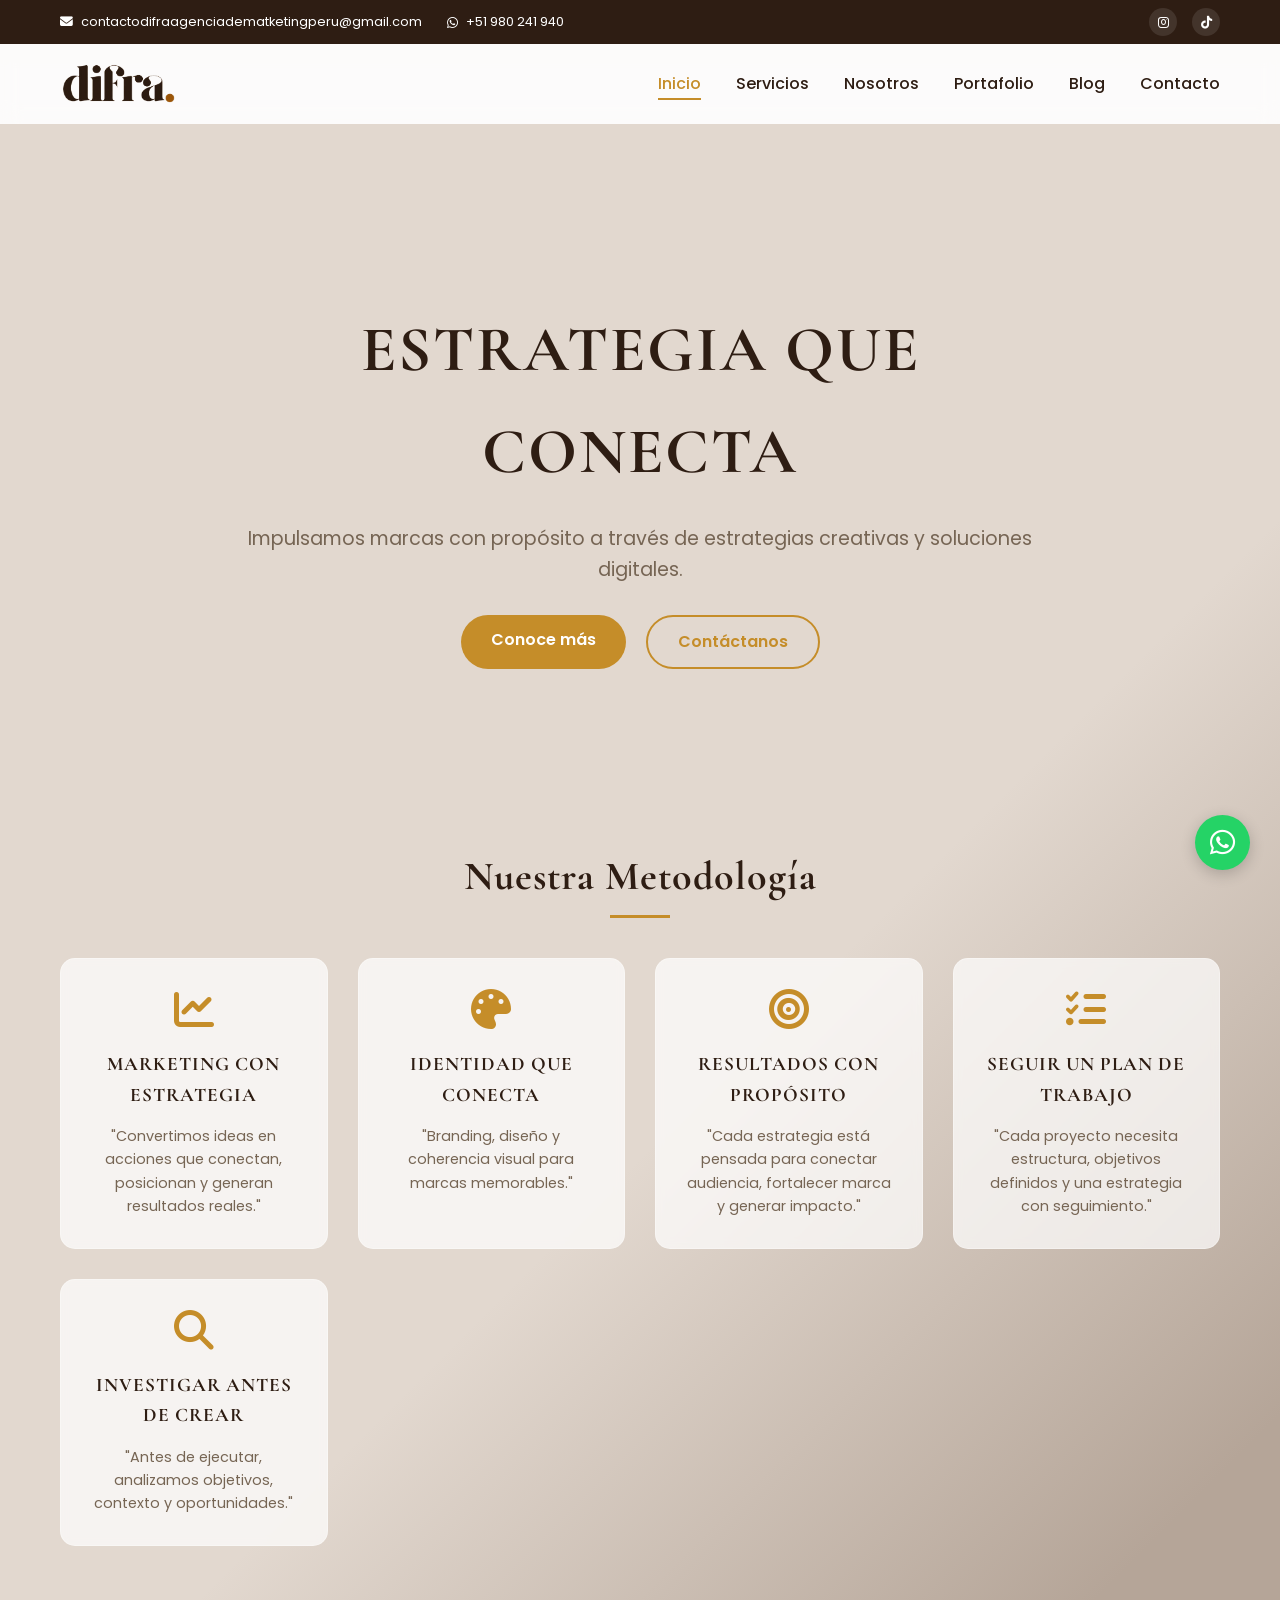
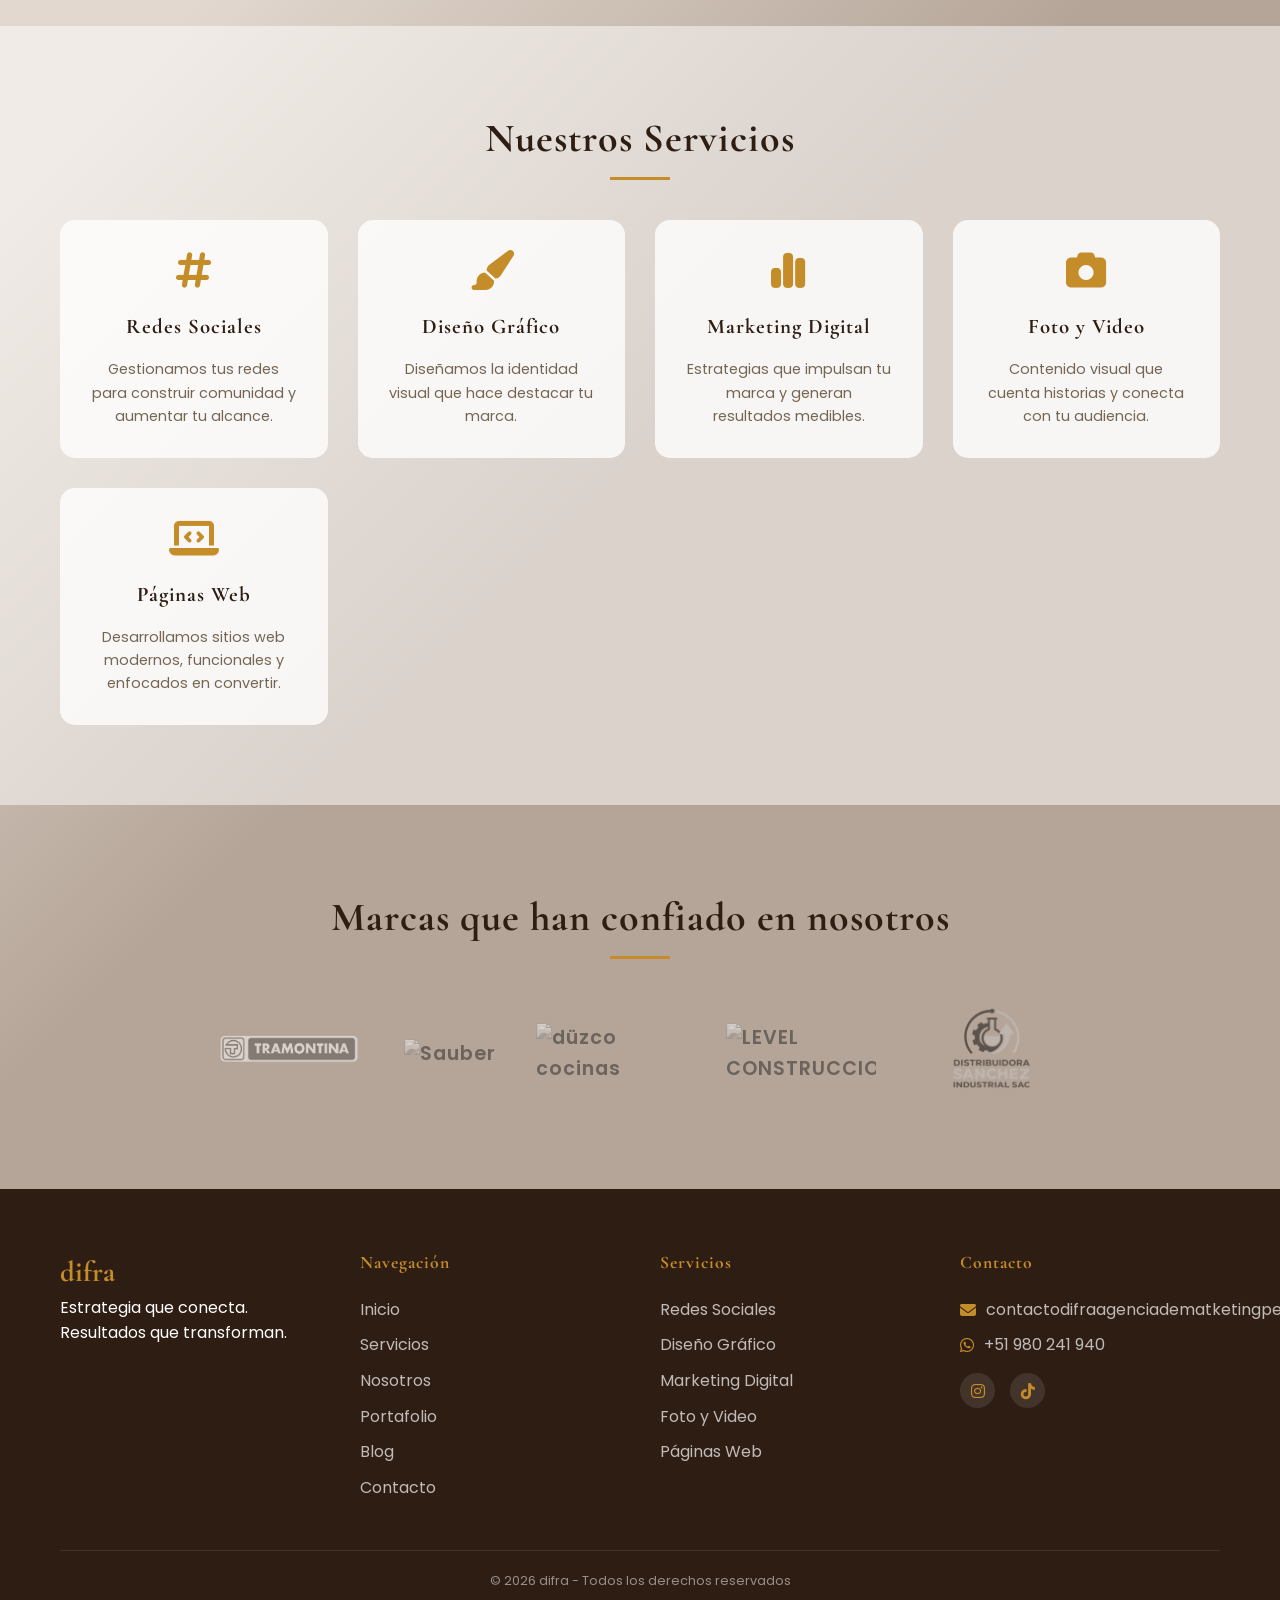
==== index.html @ 8263a424 "Primer commit" ====
<!doctype html>
<html lang="es">
  <head>
    <meta charset="UTF-8" />
    <meta name="viewport" content="width=device-width, initial-scale=1.0" />
    <title>difra | Estrategia que conecta</title>
    <link
      rel="stylesheet"
      href="https://cdnjs.cloudflare.com/ajax/libs/font-awesome/6.4.0/css/all.min.css"
    />
    <link
      href="https://fonts.googleapis.com/css2?family=Cormorant+Garamond:wght@400;500;600;700&family=Poppins:wght@300;400;500;600;700&display=swap"
      rel="stylesheet"
    />
    <link rel="stylesheet" href="css/styles.css" />
  </head>
  <body>
    <!-- Top Bar -->
    <div class="top-bar">
      <div class="container">
        <div class="top-bar-content">
          <div class="top-bar-contact">
            <a href="mailto:contactodifraagenciadematketingperu@gmail.com"
              ><i class="fas fa-envelope"></i>
              <span>contactodifraagenciadematketingperu@gmail.com</span></a
            >
            <a href="https://wa.me/51980241940" target="_blank"
              ><i class="fab fa-whatsapp"></i> <span>+51 980 241 940</span></a
            >
          </div>
          <div class="top-bar-social">            
            <a href="https://www.instagram.com/difra.agenciademarketing?igsh=aW0xOTJwczBxZzd6" target="_blank"><i class="fab fa-instagram"></i></a>
            <a href="https://www.tiktok.com/@difraagencyperu?_r=1&_t=ZS-96m80AsmZOB" target="_blank"><i class="fab fa-tiktok"></i></a>
          </div>
        </div>
      </div>
    </div>

    <!-- Header -->
    <header>
      <div class="container">
        <nav>
          <div class="logo">
            <a href="index.html">
              <img
                src="img/logo.png"
                alt="difra"
                class="logo-img logo-desktop"
              />
              <img
                src="img/logo-mobile.png"
                alt="difra"
                class="logo-img logo-mobile"
              />
            </a>
          </div>
          <ul class="nav-links">
            <li><a href="index.html" class="active">Inicio</a></li>
            <li><a href="servicios.html">Servicios</a></li>
            <li><a href="nosotros.html">Nosotros</a></li>
            <li><a href="portafolio.html">Portafolio</a></li>
            <li><a href="blog.html">Blog</a></li>
            <li><a href="contacto.html">Contacto</a></li>
          </ul>
          <div class="mobile-menu-btn">
            <i class="fas fa-bars"></i>
          </div>
        </nav>
      </div>
    </header>

    <!-- Hero Section -->
    <section class="hero">
      <div class="hero-overlay"></div>
      <div class="container">
        <div class="hero-content">
          <div class="hero-text">
            <h1>ESTRATEGIA QUE CONECTA</h1>
            <p>
              Impulsamos marcas con propósito a través de estrategias creativas
              y soluciones digitales.
            </p>
            <div class="hero-buttons">
              <a href="servicios.html" class="btn btn-primary">Conoce más</a>
              <a href="contacto.html" class="btn btn-outline">Contáctanos</a>
            </div>
          </div>
        </div>
      </div>
    </section>

    <!-- Metodología (5 pasos) -->
    <section class="methodology">
      <div class="container">
        <h2 class="section-title">Nuestra Metodología</h2>
        <div class="methodology-grid">
          <div class="method-card">
            <i class="fas fa-chart-line"></i>
            <h3>MARKETING CON ESTRATEGIA</h3>
            <p>
              "Convertimos ideas en acciones que conectan, posicionan y generan
              resultados reales."
            </p>
          </div>
          <div class="method-card">
            <i class="fas fa-palette"></i>
            <h3>IDENTIDAD QUE CONECTA</h3>
            <p>
              "Branding, diseño y coherencia visual para marcas memorables."
            </p>
          </div>
          <div class="method-card">
            <i class="fas fa-bullseye"></i>
            <h3>RESULTADOS CON PROPÓSITO</h3>
            <p>
              "Cada estrategia está pensada para conectar audiencia, fortalecer
              marca y generar impacto."
            </p>
          </div>
          <div class="method-card">
            <i class="fas fa-tasks"></i>
            <h3>SEGUIR UN PLAN DE TRABAJO</h3>
            <p>
              "Cada proyecto necesita estructura, objetivos definidos y una
              estrategia con seguimiento."
            </p>
          </div>
          <div class="method-card">
            <i class="fas fa-search"></i>
            <h3>INVESTIGAR ANTES DE CREAR</h3>
            <p>
              "Antes de ejecutar, analizamos objetivos, contexto y
              oportunidades."
            </p>
          </div>
        </div>
      </div>
    </section>

    <!-- Servicios destacados -->
    <section class="services-highlight">
      <div class="container">
        <h2 class="section-title">Nuestros Servicios</h2>
        <div class="services-grid">
          <div class="service-card">
            <i class="fas fa-hashtag"></i>
            <h3>Redes Sociales</h3>
            <p>
              Gestionamos tus redes para construir comunidad y aumentar tu
              alcance.
            </p>
          </div>
          <div class="service-card">
            <i class="fas fa-paint-brush"></i>
            <h3>Diseño Gráfico</h3>
            <p>Diseñamos la identidad visual que hace destacar tu marca.</p>
          </div>
          <div class="service-card">
            <i class="fas fa-chart-simple"></i>
            <h3>Marketing Digital</h3>
            <p>
              Estrategias que impulsan tu marca y generan resultados medibles.
            </p>
          </div>
          <div class="service-card">
            <i class="fas fa-camera"></i>
            <h3>Foto y Video</h3>
            <p>
              Contenido visual que cuenta historias y conecta con tu audiencia.
            </p>
          </div>
          <div class="service-card">
            <i class="fas fa-laptop-code"></i>
            <h3>Páginas Web</h3>
            <p>
              Desarrollamos sitios web modernos, funcionales y enfocados en
              convertir.
            </p>
          </div>
        </div>
      </div>
    </section>

    <!-- Marcas que confían -->
    <section class="clients">
      <div class="container">
        <h2 class="section-title">Marcas que han confiado en nosotros</h2>
        <div class="clients-grid">
          <div class="client-logo">
            <img src="img/tramotinaLogo.png" alt="TRAMONTINA" />
          </div>
          <div class="client-logo">
            <img src="img/sauberLogo.png" alt="Sauber" />
          </div>
          <div class="client-logo">
            <img src="img/düzcoLogo.png" alt="düzco cocinas" />
          </div>
          <div class="client-logo">
            <img src="img/levelLogo.png" alt="LEVEL CONSTRUCCIONES" />
          </div>
          <div class="client-logo">
            <img src="img/sanchezLogo.png" alt="DISTRIBUIDORA SANCHEZ" />
          </div>
        </div>
      </div>
    </section>

    <!-- Footer -->
    <footer>
      <div class="container">
        <div class="footer-content">
          <div class="footer-info">
            <div class="footer-logo">
              <span>difra</span>
            </div>
            <p>Estrategia que conecta. Resultados que transforman.</p>
          </div>
          <div class="footer-links">
            <h4>Navegación</h4>
            <ul>
              <li><a href="index.html">Inicio</a></li>
              <li><a href="servicios.html">Servicios</a></li>
              <li><a href="nosotros.html">Nosotros</a></li>
              <li><a href="portafolio.html">Portafolio</a></li>
              <li><a href="blog.html">Blog</a></li>
              <li><a href="contacto.html">Contacto</a></li>
            </ul>
          </div>
          <div class="footer-services">
            <h4>Servicios</h4>
            <ul>
              <li><a href="servicios.html#redes">Redes Sociales</a></li>
              <li><a href="servicios.html#diseno">Diseño Gráfico</a></li>
              <li><a href="servicios.html#marketing">Marketing Digital</a></li>
              <li><a href="servicios.html#foto">Foto y Video</a></li>
              <li><a href="servicios.html#web">Páginas Web</a></li>
            </ul>
          </div>
          <div class="footer-contact">
            <h4>Contacto</h4>
            <p>
              <i class="fas fa-envelope"></i>
              contactodifraagenciadematketingperu@gmail.com
            </p>
            <p><i class="fab fa-whatsapp"></i> +51 980 241 940</p>
            <div class="social-links">
              <a href="https://www.instagram.com/difra.agenciademarketing?igsh=aW0xOTJwczBxZzd6" target="_blank"><i class="fab fa-instagram"></i></a>
              <a href="https://www.tiktok.com/@difraagencyperu?_r=1&_t=ZS-96m80AsmZOB" target="_blank"><i class="fab fa-tiktok"></i></a>              
            </div>
          </div>
        </div>
        <div class="footer-bottom">
          <p>&copy; 2024 difra - Todos los derechos reservados</p>
        </div>
      </div>
    </footer>

    <!-- Botón flotante de WhatsApp -->
    <a
      href="https://wa.me/51980241940"
      class="btn-whatsapp-floating"
      target="_blank"
      rel="noopener noreferrer"
    >
      <i class="fab fa-whatsapp"></i>
    </a>

    <script src="js/script.js"></script>
  </body>
</html>
---- css/styles.css ----
/* Variables de color */
:root {
    --primary-color: #C58D29;
    --primary-dark: #A6761F;
    --secondary-color: #766554;
    --bg-light: #D5C8BF;
    --bg-dark: #BDAB9D;
    --dark-color: #2E1D13;
    --gray: #6c757d;
    --light-gray: #f8f9fa;
    --white: #ffffff;
    --shadow: 0 5px 20px rgba(0, 0, 0, 0.05);
    --transition: all 0.3s ease;
}

* {
    margin: 0;
    padding: 0;
    box-sizing: border-box;
}

html {
    background: linear-gradient(135deg, #E2D8CF 0%, #E2D8CF 40%, #B5A598 60%, #B5A598 100%);
}

body {
    font-family: 'Poppins', sans-serif;
    color: var(--dark-color);
    line-height: 1.6;
    background: transparent;
    min-height: 100vh;
}

h1,
h2,
h3,
h4,
.logo span,
.hero-text h1,
.section-title {
    font-family: 'Cormorant Garamond', serif;
    font-weight: 700;
    letter-spacing: 1px;
}

.logo-mobile {
    display: none;
}

.container {
    max-width: 1200px;
    margin: 0 auto;
    padding: 0 20px;
}

/* Top Bar */
.top-bar {
    background: var(--dark-color);
    color: var(--white);
    padding: 8px 0;
    font-size: 0.8rem;
}

.top-bar-content {
    display: flex;
    justify-content: space-between;
    align-items: center;
    flex-wrap: wrap;
    gap: 15px;
}

.top-bar-contact {
    display: flex;
    gap: 25px;
    flex-wrap: wrap;
}

.top-bar-contact a {
    color: var(--white);
    text-decoration: none;
    transition: var(--transition);
    display: inline-flex;
    align-items: center;
    gap: 8px;
}

.top-bar-contact a:hover {
    color: var(--primary-color);
}

.top-bar-social {
    display: flex;
    gap: 15px;
}

.top-bar-social a {
    color: var(--white);
    text-decoration: none;
    transition: var(--transition);
    width: 28px;
    height: 28px;
    display: flex;
    align-items: center;
    justify-content: center;
    border-radius: 50%;
    background: rgba(255, 255, 255, 0.1);
}

.top-bar-social a:hover {
    background: var(--primary-color);
    color: var(--dark-color);
}

/* Header */
header {
    background: transparent;
    position: sticky;
    top: 0;
    z-index: 1000;
    transition: var(--transition);
    backdrop-filter: blur(10px);
    background: rgba(255, 255, 255, 0.9);
}

header.scrolled {
    background: rgba(255, 255, 255, 0.95);
    box-shadow: var(--shadow);
}

nav {
    display: flex;
    justify-content: space-between;
    align-items: center;
    padding: 15px 0;
}

.logo a {
    display: flex;
    align-items: center;
    text-decoration: none;
}

.logo-img {
    height: 50px;
    width: auto;
}

.logo span {
    font-size: 1.5rem;
    font-weight: 700;
    color: var(--dark-color);
}

.nav-links {
    display: flex;
    list-style: none;
    gap: 35px;
}

.nav-links a {
    text-decoration: none;
    color: var(--dark-color);
    font-weight: 500;
    transition: var(--transition);
    position: relative;
}

.nav-links a::after {
    content: '';
    position: absolute;
    bottom: -5px;
    left: 0;
    width: 0;
    height: 2px;
    background: var(--primary-color);
    transition: var(--transition);
}

.nav-links a:hover::after,
.nav-links a.active::after {
    width: 100%;
}

.nav-links a:hover,
.nav-links a.active {
    color: var(--primary-color);
}

.mobile-menu-btn {
    display: none;
    font-size: 1.5rem;
    cursor: pointer;
    color: var(--dark-color);
}

/* Botones */
.btn {
    display: inline-block;
    padding: 12px 30px;
    border-radius: 30px;
    text-decoration: none;
    font-weight: 600;
    transition: var(--transition);
    font-family: 'Poppins', sans-serif;
}

.btn-primary {
    background: var(--primary-color);
    color: var(--white);
}

.btn-primary:hover {
    background: var(--primary-dark);
    transform: translateY(-3px);
    box-shadow: var(--shadow);
}

.btn-outline {
    border: 2px solid var(--primary-color);
    color: var(--primary-color);
    background: transparent;
}

.btn-outline:hover {
    background: var(--primary-color);
    color: var(--white);
    transform: translateY(-3px);
}

/* Hero Section */
.hero {
    height: 80vh;
    min-height: 500px;
    display: flex;
    align-items: center;
    position: relative;
    background: transparent;
}

.hero-content {
    display: flex;
    justify-content: center;
    text-align: center;
}

.hero-text {
    max-width: 800px;
}

.hero-text h1 {
    font-size: 4rem;
    color: var(--dark-color);
    margin-bottom: 20px;
    letter-spacing: 2px;
}

.hero-text p {
    font-size: 1.2rem;
    color: var(--secondary-color);
    margin-bottom: 30px;
}

.hero-buttons {
    display: flex;
    gap: 20px;
    justify-content: center;
}

/* Hero Interior */
.hero-interior {
    height: 40vh;
    min-height: 300px;
    display: flex;
    align-items: center;
    text-align: center;
    background: transparent;
}

.hero-interior-content h1 {
    font-size: 3rem;
    color: var(--dark-color);
    margin-bottom: 15px;
}

.hero-interior-content p {
    font-size: 1.2rem;
    color: var(--secondary-color);
}

.header-line {
    width: 60px;
    height: 3px;
    background: var(--primary-color);
    margin: 20px auto 0;
}

/* Section Title */
.section-title {
    text-align: center;
    font-size: 2.5rem;
    margin-bottom: 50px;
    color: var(--dark-color);
    position: relative;
}

.section-title::after {
    content: '';
    position: absolute;
    bottom: -10px;
    left: 50%;
    transform: translateX(-50%);
    width: 60px;
    height: 3px;
    background: var(--primary-color);
}

/* Methodology */
.methodology {
    padding: 0 0 80px 0;
}

.methodology-grid {
    display: grid;
    grid-template-columns: repeat(auto-fit, minmax(250px, 1fr));
    gap: 30px;
}

.method-card {
    background: rgba(255, 255, 255, 0.7);
    backdrop-filter: blur(5px);
    padding: 30px;
    border-radius: 15px;
    text-align: center;
    transition: var(--transition);
    border: 1px solid rgba(255, 255, 255, 0.3);
}

.method-card:hover {
    transform: translateY(-5px);
    background: rgba(255, 255, 255, 0.9);
}

.method-card i {
    font-size: 2.5rem;
    color: var(--primary-color);
    margin-bottom: 20px;
}

.method-card h3 {
    font-size: 1.2rem;
    margin-bottom: 15px;
    color: var(--dark-color);
    font-family: 'Cormorant Garamond', serif;
    font-weight: 700;
}

.method-card p {
    font-size: 0.9rem;
    color: var(--secondary-color);
}

/* Services Highlight */
.services-highlight {
    padding: 80px 0;
    background: rgba(255, 255, 255, 0.5);
}

.services-grid {
    display: grid;
    grid-template-columns: repeat(auto-fit, minmax(250px, 1fr));
    gap: 30px;
}

.service-card {
    background: rgba(255, 255, 255, 0.8);
    padding: 30px;
    border-radius: 15px;
    text-align: center;
    transition: var(--transition);
}

.service-card:hover {
    transform: translateY(-5px);
    background: var(--white);
    box-shadow: var(--shadow);
}

.service-card i {
    font-size: 2.5rem;
    color: var(--primary-color);
    margin-bottom: 20px;
}

.service-card h3 {
    font-size: 1.3rem;
    margin-bottom: 15px;
}

.service-card p {
    font-size: 0.9rem;
    color: var(--secondary-color);
}

/* Clients */
.clients {
    padding: 80px 0;
}

.clients-grid {
    display: flex;
    justify-content: center;
    flex-wrap: wrap;
    gap: 40px;
    align-items: center;
}

.client-logo {
    font-size: 1.2rem;
    font-weight: 600;
    color: var(--dark-color);
    opacity: 0.7;
    transition: var(--transition);
    letter-spacing: 1px;
}

.client-logo:hover {
    opacity: 1;
    color: var(--primary-color);
}

.client-logo img {
    max-width: 150px;
    height: auto;
    filter: grayscale(100%);
    opacity: 0.7;
    transition: var(--transition);
}

.client-logo img:hover {
    filter: grayscale(0);
    opacity: 1;
}

/* About Page */
/*.about-main {
    padding: 80px 0;
}*/

.about-grid {
    display: grid;
    grid-template-columns: 1fr 1fr;
    gap: 50px;
    align-items: center;
}

.about-image img {
    width: 100%;
    border-radius: 15px;
    box-shadow: var(--shadow);
}

.about-content h2 {
    font-size: 2rem;
    color: var(--dark-color);
    margin-bottom: 20px;
}

.about-content p {
    margin-bottom: 20px;
    color: var(--secondary-color);
}

/* Values */
.values {
    padding: 80px 0;
    background: rgba(255, 255, 255, 0.5);
}

.values-grid {
    display: grid;
    grid-template-columns: repeat(auto-fit, minmax(250px, 1fr));
    gap: 30px;
}

.value-card {
    text-align: center;
    padding: 40px 30px;
    background: rgba(255, 255, 255, 0.8);
    border-radius: 15px;
    transition: var(--transition);
}

.value-card:hover {
    transform: translateY(-5px);
    background: var(--white);
}

.value-card i {
    font-size: 2.5rem;
    color: var(--primary-color);
    margin-bottom: 20px;
}

.value-card h3 {
    font-size: 1.2rem;
    margin-bottom: 15px;
}

.value-card p {
    font-size: 0.9rem;
    color: var(--secondary-color);
}

/* Services List */
/*.services-list {
    padding: 80px 0;
}*/

.service-item {
    display: flex;
    gap: 30px;
    background: rgba(255, 255, 255, 0.7);
    backdrop-filter: blur(5px);
    padding: 30px;
    margin-bottom: 30px;
    border-radius: 15px;
    transition: var(--transition);
    align-items: flex-start;
}

.service-item:hover {
    transform: translateX(10px);
    background: rgba(255, 255, 255, 0.9);
}

.service-item i {
    font-size: 2.5rem;
    color: var(--primary-color);
    flex-shrink: 0;
}

.service-text h3 {
    font-size: 1.5rem;
    margin-bottom: 15px;
    color: var(--dark-color);
}

.service-text p {
    color: var(--secondary-color);
}

/* Portfolio */
/*.portfolio {
    padding: 80px 0;
}*/

.portfolio-grid {
    display: grid;
    grid-template-columns: repeat(auto-fit, minmax(350px, 1fr));
    gap: 30px;
}

.portfolio-item {
    position: relative;
    border-radius: 15px;
    overflow: hidden;
    box-shadow: var(--shadow);
}

.portfolio-item img {
    width: 100%;
    height: 300px;
    object-fit: cover;
    transition: var(--transition);
}

.portfolio-item:hover img {
    transform: scale(1.05);
}

.portfolio-info {
    position: absolute;
    bottom: 0;
    left: 0;
    right: 0;
    padding: 20px;
    background: linear-gradient(transparent, rgba(0, 0, 0, 0.7));
    color: var(--white);
}

.portfolio-info h3 {
    font-size: 1.2rem;
    margin-bottom: 5px;
}

.portfolio-info p {
    font-size: 0.85rem;
    opacity: 0.9;
}

/* Blog */
/*.blog-grid-section {
    padding: 80px 0;
}*/

.blog-grid {
    display: grid;
    grid-template-columns: repeat(auto-fit, minmax(400px, 1fr));
    gap: 40px;
}

.blog-card {
    background: rgba(255, 255, 255, 0.8);
    border-radius: 15px;
    overflow: hidden;
    transition: var(--transition);
}

.blog-card:hover {
    transform: translateY(-5px);
    background: var(--white);
    box-shadow: var(--shadow);
}

.blog-card img {
    width: 100%;
    height: 250px;
    object-fit: cover;
}

.blog-content {
    padding: 25px;
}

.blog-content h3 {
    font-size: 1.3rem;
    margin-bottom: 15px;
    line-height: 1.3;
}

.blog-content p {
    color: var(--secondary-color);
    margin-bottom: 15px;
}

.read-more {
    color: var(--primary-color);
    text-decoration: none;
    font-weight: 600;
    transition: var(--transition);
}

.read-more:hover {
    color: var(--primary-dark);
}

/* Contact Page */
/*.contact-section {
    padding: 80px 0;
}*/

.contact-grid {
    display: grid;
    grid-template-columns: 1fr 1fr;
    gap: 50px;
}

.contact-info h2 {
    font-size: 2rem;
    margin-bottom: 30px;
    color: var(--dark-color);
}

.contact-item {
    display: flex;
    gap: 20px;
    margin-bottom: 30px;
    padding: 20px;
    background: rgba(255, 255, 255, 0.7);
    border-radius: 15px;
    transition: var(--transition);
}

.contact-item:hover {
    transform: translateX(5px);
    background: rgba(255, 255, 255, 0.9);
}

.contact-item i {
    font-size: 1.8rem;
    color: var(--primary-color);
}

.contact-item h3 {
    font-size: 1.1rem;
    margin-bottom: 5px;
}

.contact-item a {
    color: var(--dark-color);
    text-decoration: none;
    transition: var(--transition);
}

.contact-item a:hover {
    color: var(--primary-color);
}

.contact-form {
    background: rgba(255, 255, 255, 0.7);
    padding: 40px;
    border-radius: 15px;
}

.contact-form h3 {
    font-size: 1.5rem;
    margin-bottom: 25px;
    color: var(--dark-color);
}

.form-group {
    margin-bottom: 20px;
}

.form-group input,
.form-group textarea {
    width: 100%;
    padding: 12px 15px;
    border: 1px solid rgba(0, 0, 0, 0.1);
    border-radius: 10px;
    font-family: 'Poppins', sans-serif;
    background: var(--white);
    transition: var(--transition);
}

.form-group input:focus,
.form-group textarea:focus {
    outline: none;
    border-color: var(--primary-color);
}

/* Footer */
footer {
    background: var(--dark-color);
    color: var(--white);
    padding: 60px 0 20px;
}

.footer-content {
    display: grid;
    grid-template-columns: repeat(auto-fit, minmax(200px, 1fr));
    gap: 40px;
    margin-bottom: 40px;
}

.footer-logo span {
    font-family: 'Cormorant Garamond', serif;
    font-size: 1.8rem;
    font-weight: 700;
    color: var(--primary-color);
}

.footer-links h4,
.footer-services h4,
.footer-contact h4 {
    font-size: 1.1rem;
    margin-bottom: 20px;
    color: var(--primary-color);
}

.footer-links ul,
.footer-services ul {
    list-style: none;
}

.footer-links li,
.footer-services li {
    margin-bottom: 10px;
}

.footer-links a,
.footer-services a {
    color: rgba(255, 255, 255, 0.7);
    text-decoration: none;
    transition: var(--transition);
}

.footer-links a:hover,
.footer-services a:hover {
    color: var(--primary-color);
    padding-left: 5px;
}

.footer-contact p {
    margin-bottom: 10px;
    display: flex;
    align-items: center;
    gap: 10px;
    color: rgba(255, 255, 255, 0.7);
}

.footer-contact i {
    color: var(--primary-color);
}

.social-links {
    display: flex;
    gap: 15px;
    margin-top: 15px;
}

.social-links a {
    color: var(--white);
    background: rgba(255, 255, 255, 0.1);
    width: 35px;
    height: 35px;
    border-radius: 50%;
    display: flex;
    align-items: center;
    justify-content: center;
    transition: var(--transition);
    text-decoration: none;
}

.social-links a:hover {
    background: var(--primary-color);
    color: var(--dark-color);
    transform: translateY(-3px);
}

.footer-bottom {
    text-align: center;
    padding-top: 20px;
    border-top: 1px solid rgba(255, 255, 255, 0.1);
    color: rgba(255, 255, 255, 0.5);
    font-size: 0.8rem;
}

/* Botón flotante WhatsApp */
.btn-whatsapp-floating {
    position: fixed;
    bottom: 30px;
    right: 30px;
    width: 55px;
    height: 55px;
    background-color: #25D366;
    color: white;
    border-radius: 50%;
    display: flex;
    align-items: center;
    justify-content: center;
    font-size: 1.8rem;
    text-decoration: none;
    box-shadow: 0 4px 15px rgba(0, 0, 0, 0.2);
    transition: var(--transition);
    z-index: 1000;
}

.btn-whatsapp-floating:hover {
    transform: scale(1.1);
    background-color: #128C7E;
}

/* Responsive */
@media (max-width: 768px) {

    .logo-desktop {
        display: none;
    }

    .logo-mobile {
        display: block;
    }

    .nav-links {
        position: fixed;
        top: 70px;
        left: -100%;
        width: 100%;
        height: calc(100vh - 70px);
        background: var(--white);
        flex-direction: column;
        align-items: center;
        justify-content: center;
        transition: var(--transition);
        gap: 30px;
        z-index: 999;
    }

    .nav-links.active {
        left: 0;
    }

    .mobile-menu-btn {
        display: block;
    }

    .top-bar-content {
        /*flex-direction: column;*/
        justify-content: center;
        text-align: center;
    }

    .top-bar-contact {
        justify-content: center;
        gap: 10px;
    }

    .top-bar-contact a {
        width: 32px;
        height: 32px;
        display: flex;
        align-items: center;
        justify-content: center;
        border-radius: 50%;
        background: rgba(255, 255, 255, 0.1);
    }

    .top-bar-contact a i {
        margin: 0;
        font-size: 1rem;
    }

    .top-bar-contact a span {
        display: none;
    }

    .hero-text h1 {
        font-size: 2.5rem;
    }

    .hero-interior-content h1 {
        font-size: 2rem;
    }

    .section-title {
        font-size: 1.8rem;
    }

    .about-grid,
    .contact-grid {
        grid-template-columns: 1fr;
        gap: 30px;
    }

    .service-item {
        flex-direction: column;
        text-align: center;
    }

    .service-item i {
        margin: 0 auto;
    }

    .blog-grid {
        grid-template-columns: 1fr;
    }

    .portfolio-grid {
        grid-template-columns: 1fr;
    }

    .btn-whatsapp-floating {
        width: 45px;
        height: 45px;
        font-size: 1.5rem;
        bottom: 20px;
        right: 20px;
    }
}
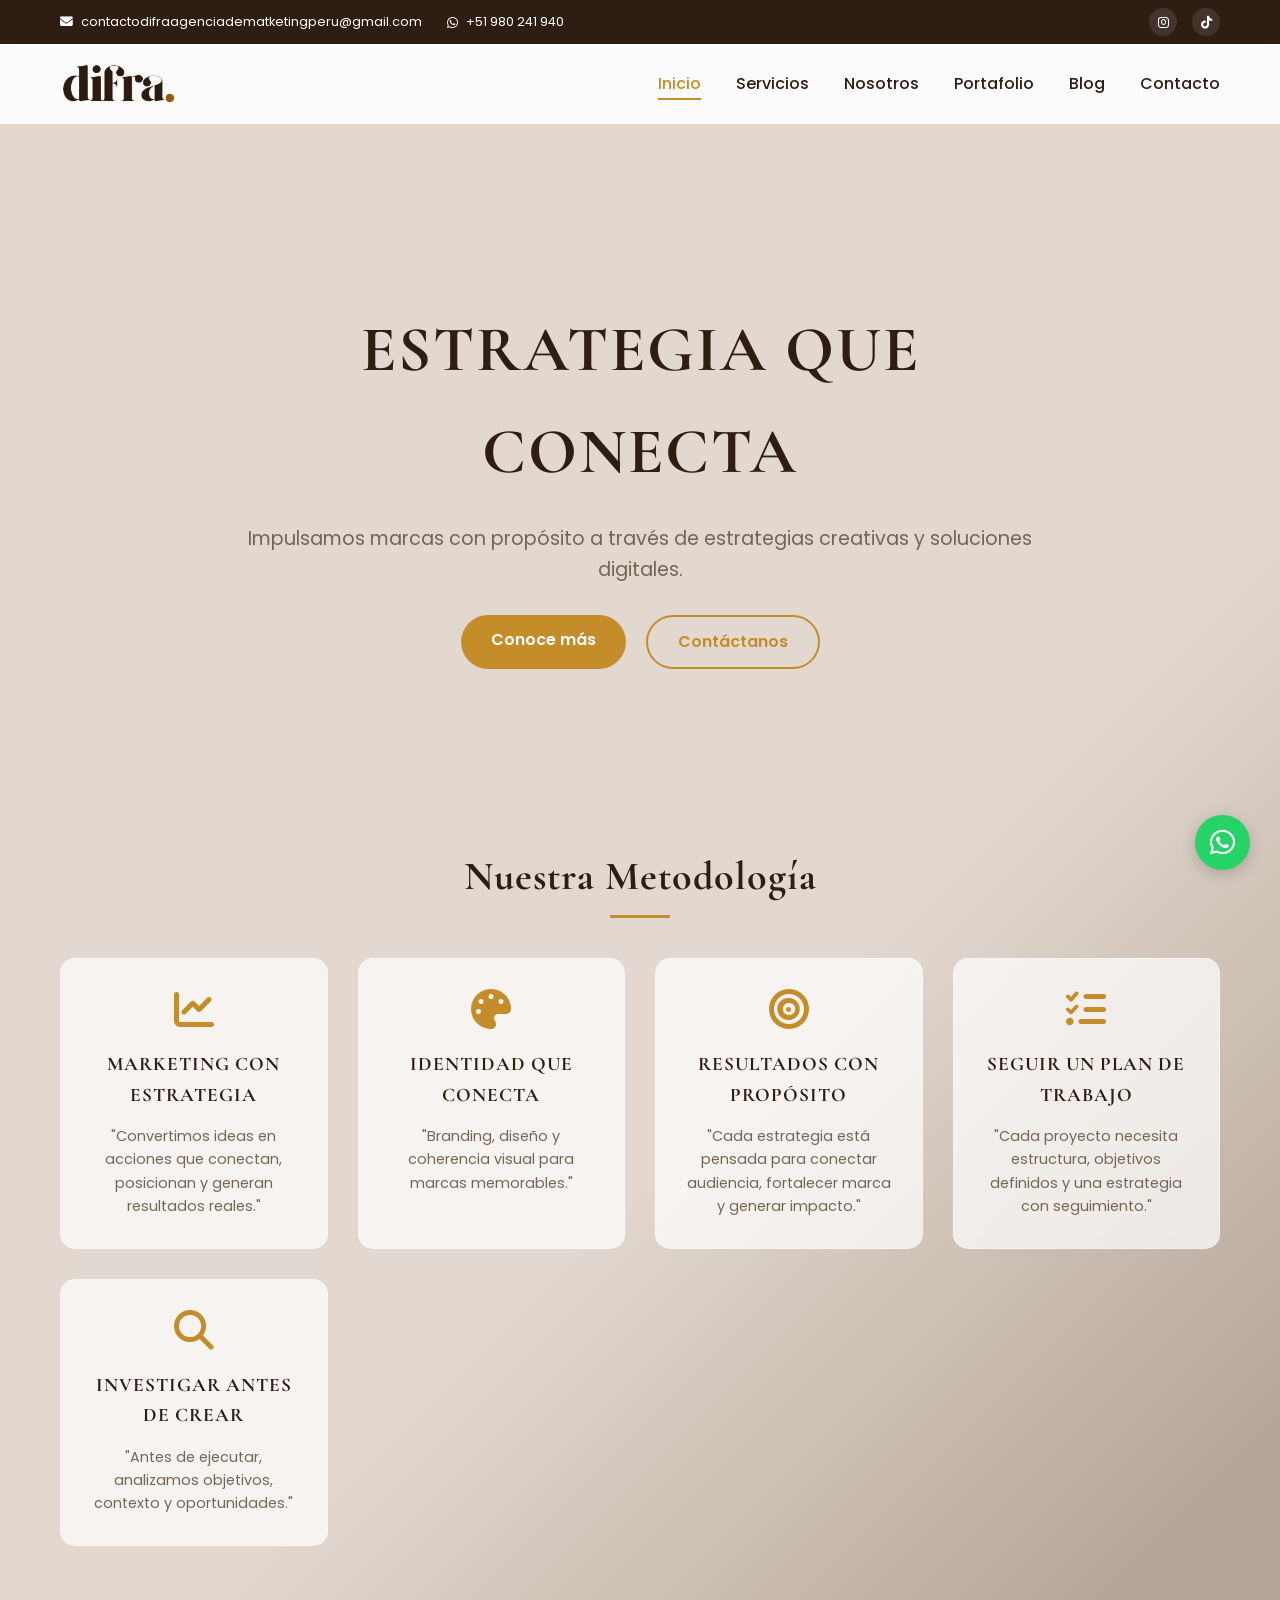
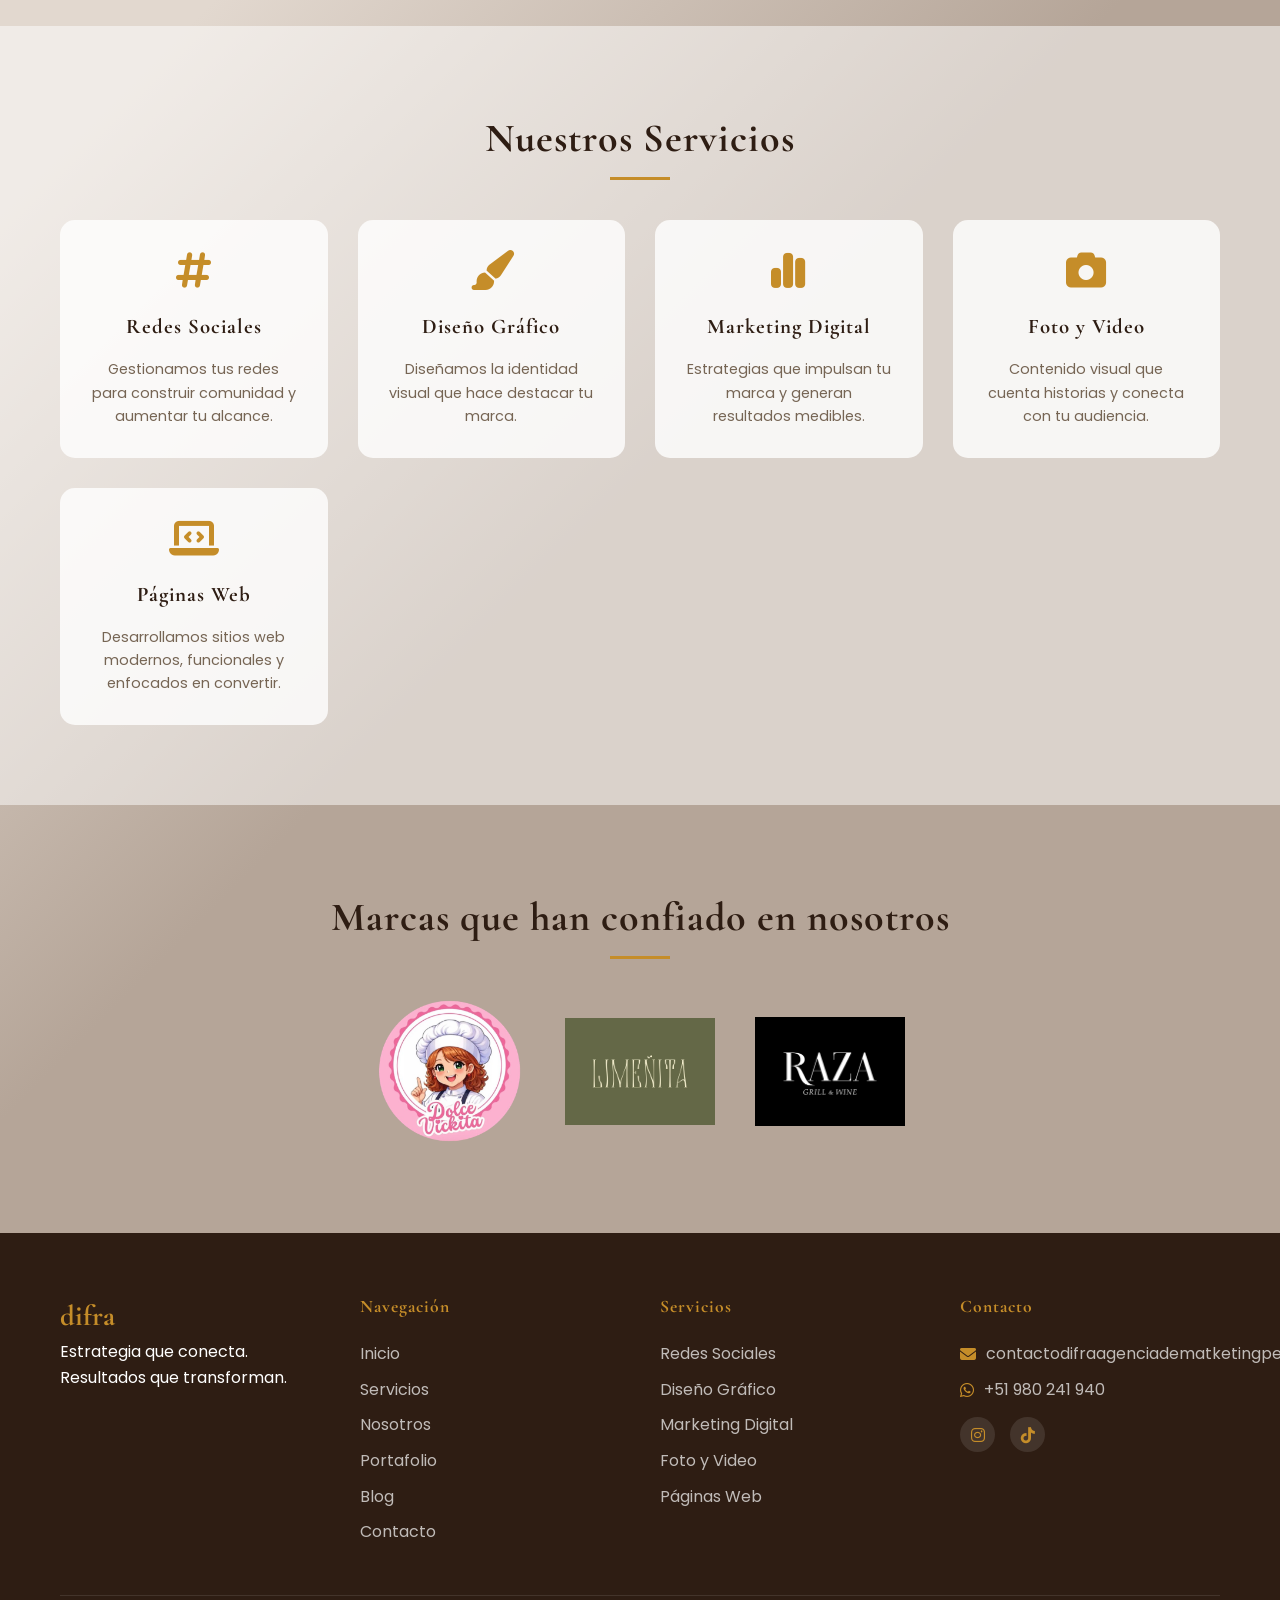
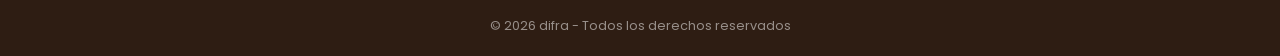
==== commit 93dcf966: "Actualización 03 29/05" ====
--- a/index.html
+++ b/index.html
@@ -187,19 +187,13 @@
         <h2 class="section-title">Marcas que han confiado en nosotros</h2>
         <div class="clients-grid">
           <div class="client-logo">
-            <img src="img/tramotinaLogo.png" alt="TRAMONTINA" />
+            <img src="img/dolceLogo.png" alt="Dolce" />
           </div>
           <div class="client-logo">
-            <img src="img/sauberLogo.png" alt="Sauber" />
+            <img src="img/limenitaLogo.png" alt="Limenita" />
           </div>
           <div class="client-logo">
-            <img src="img/düzcoLogo.png" alt="düzco cocinas" />
-          </div>
-          <div class="client-logo">
-            <img src="img/levelLogo.png" alt="LEVEL CONSTRUCCIONES" />
-          </div>
-          <div class="client-logo">
-            <img src="img/sanchezLogo.png" alt="DISTRIBUIDORA SANCHEZ" />
+            <img src="img/razaLogo.png" alt="Raza" />
           </div>
         </div>
       </div>
--- a/css/styles.css
+++ b/css/styles.css
@@ -417,8 +417,8 @@
 .client-logo {
     font-size: 1.2rem;
     font-weight: 600;
-    color: var(--dark-color);
-    opacity: 0.7;
+    /*color: var(--dark-color);*/
+    /*opacity: 0.7;*/
     transition: var(--transition);
     letter-spacing: 1px;
 }
@@ -431,8 +431,8 @@
 .client-logo img {
     max-width: 150px;
     height: auto;
-    filter: grayscale(100%);
-    opacity: 0.7;
+    /*filter: grayscale(100%);*/
+    /*opacity: 0.7;*/
     transition: var(--transition);
 }
 
@@ -442,9 +442,9 @@
 }
 
 /* About Page */
-/*.about-main {
-    padding: 80px 0;
-}*/
+.about-main {
+    padding: 0 0 80px 0;
+}
 
 .about-grid {
     display: grid;
@@ -512,9 +512,9 @@
 }
 
 /* Services List */
-/*.services-list {
-    padding: 80px 0;
-}*/
+.services-list {
+    padding: 0 0 80px 0;
+}
 
 .service-item {
     display: flex;
@@ -550,9 +550,9 @@
 }
 
 /* Portfolio */
-/*.portfolio {
-    padding: 80px 0;
-}*/
+.portfolio {
+    padding: 0 0 80px 0;
+}
 
 .portfolio-grid {
     display: grid;
@@ -599,9 +599,9 @@
 }
 
 /* Blog */
-/*.blog-grid-section {
-    padding: 80px 0;
-}*/
+.blog-grid-section {
+    padding: 0 0 80px 0;
+}
 
 .blog-grid {
     display: grid;
@@ -655,9 +655,9 @@
 }
 
 /* Contact Page */
-/*.contact-section {
-    padding: 80px 0;
-}*/
+.contact-section {
+    padding: 0 0 80px 0;
+}
 
 .contact-grid {
     display: grid;
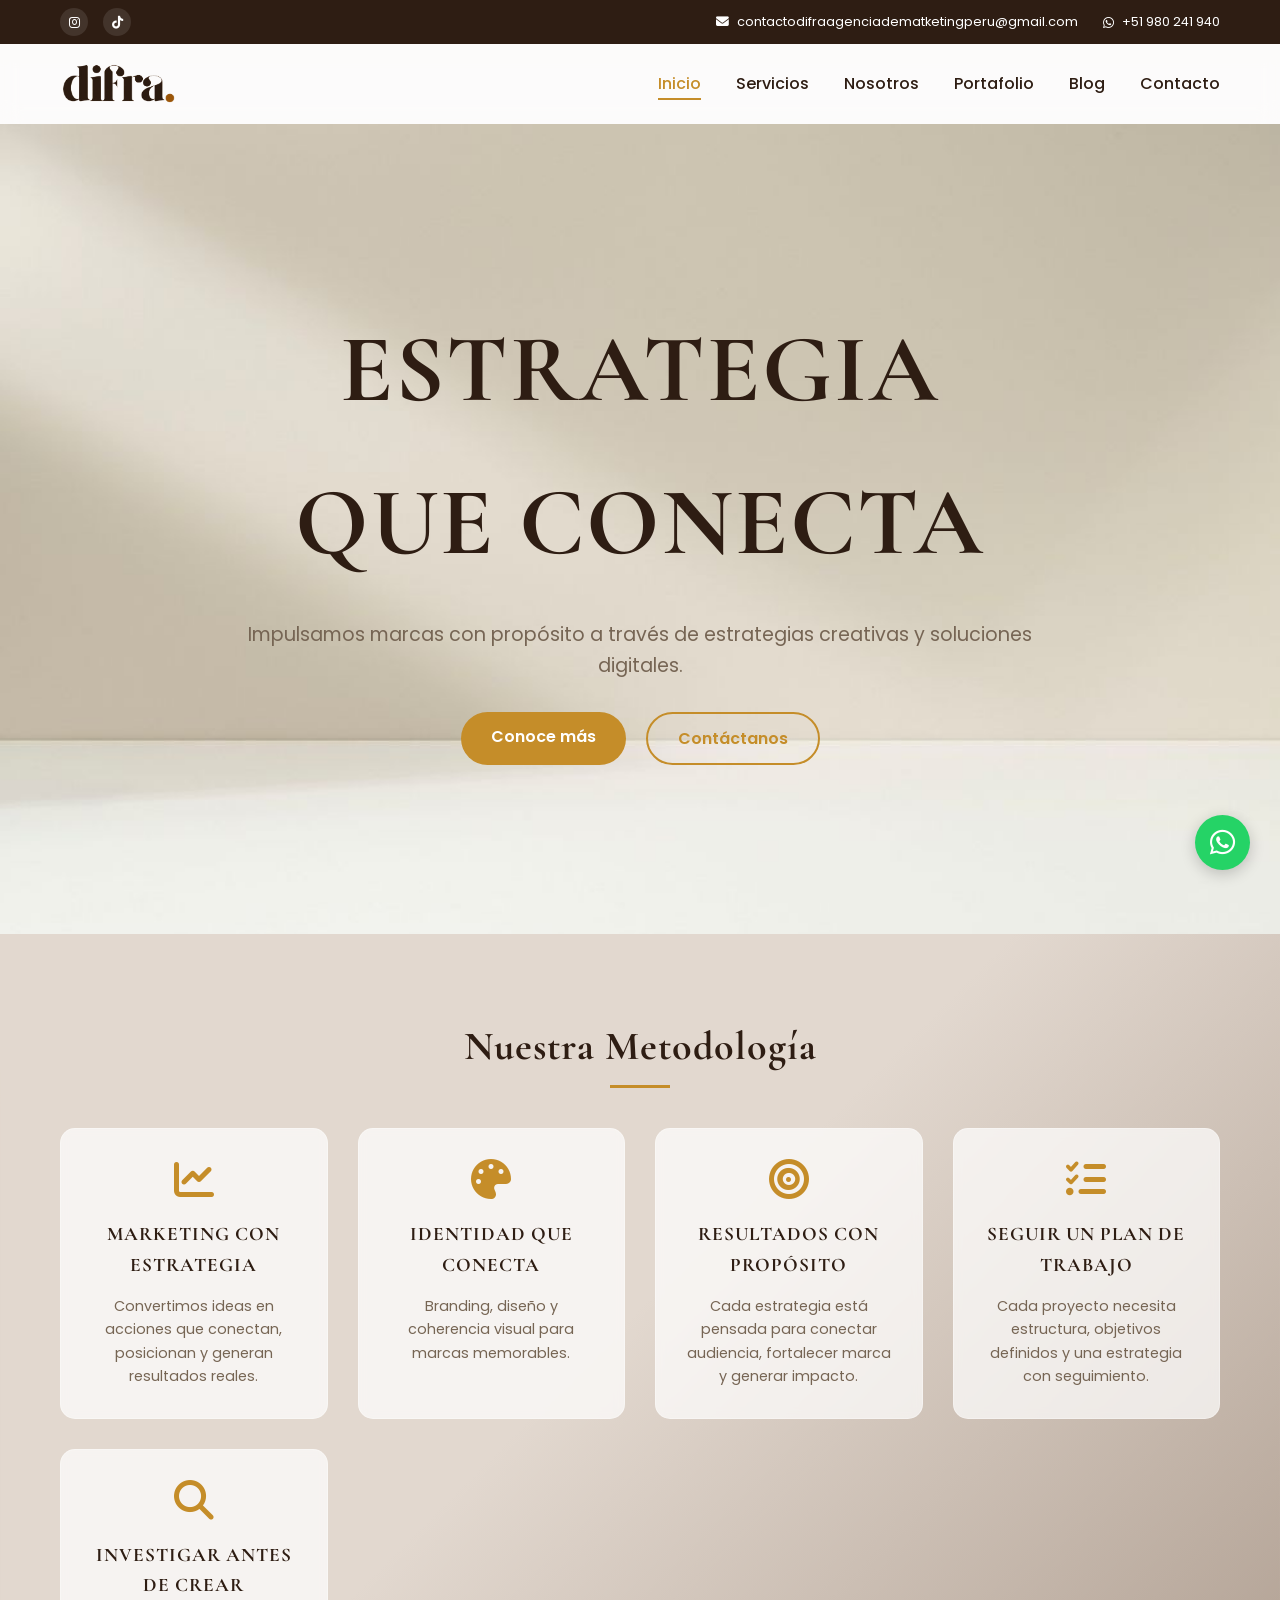
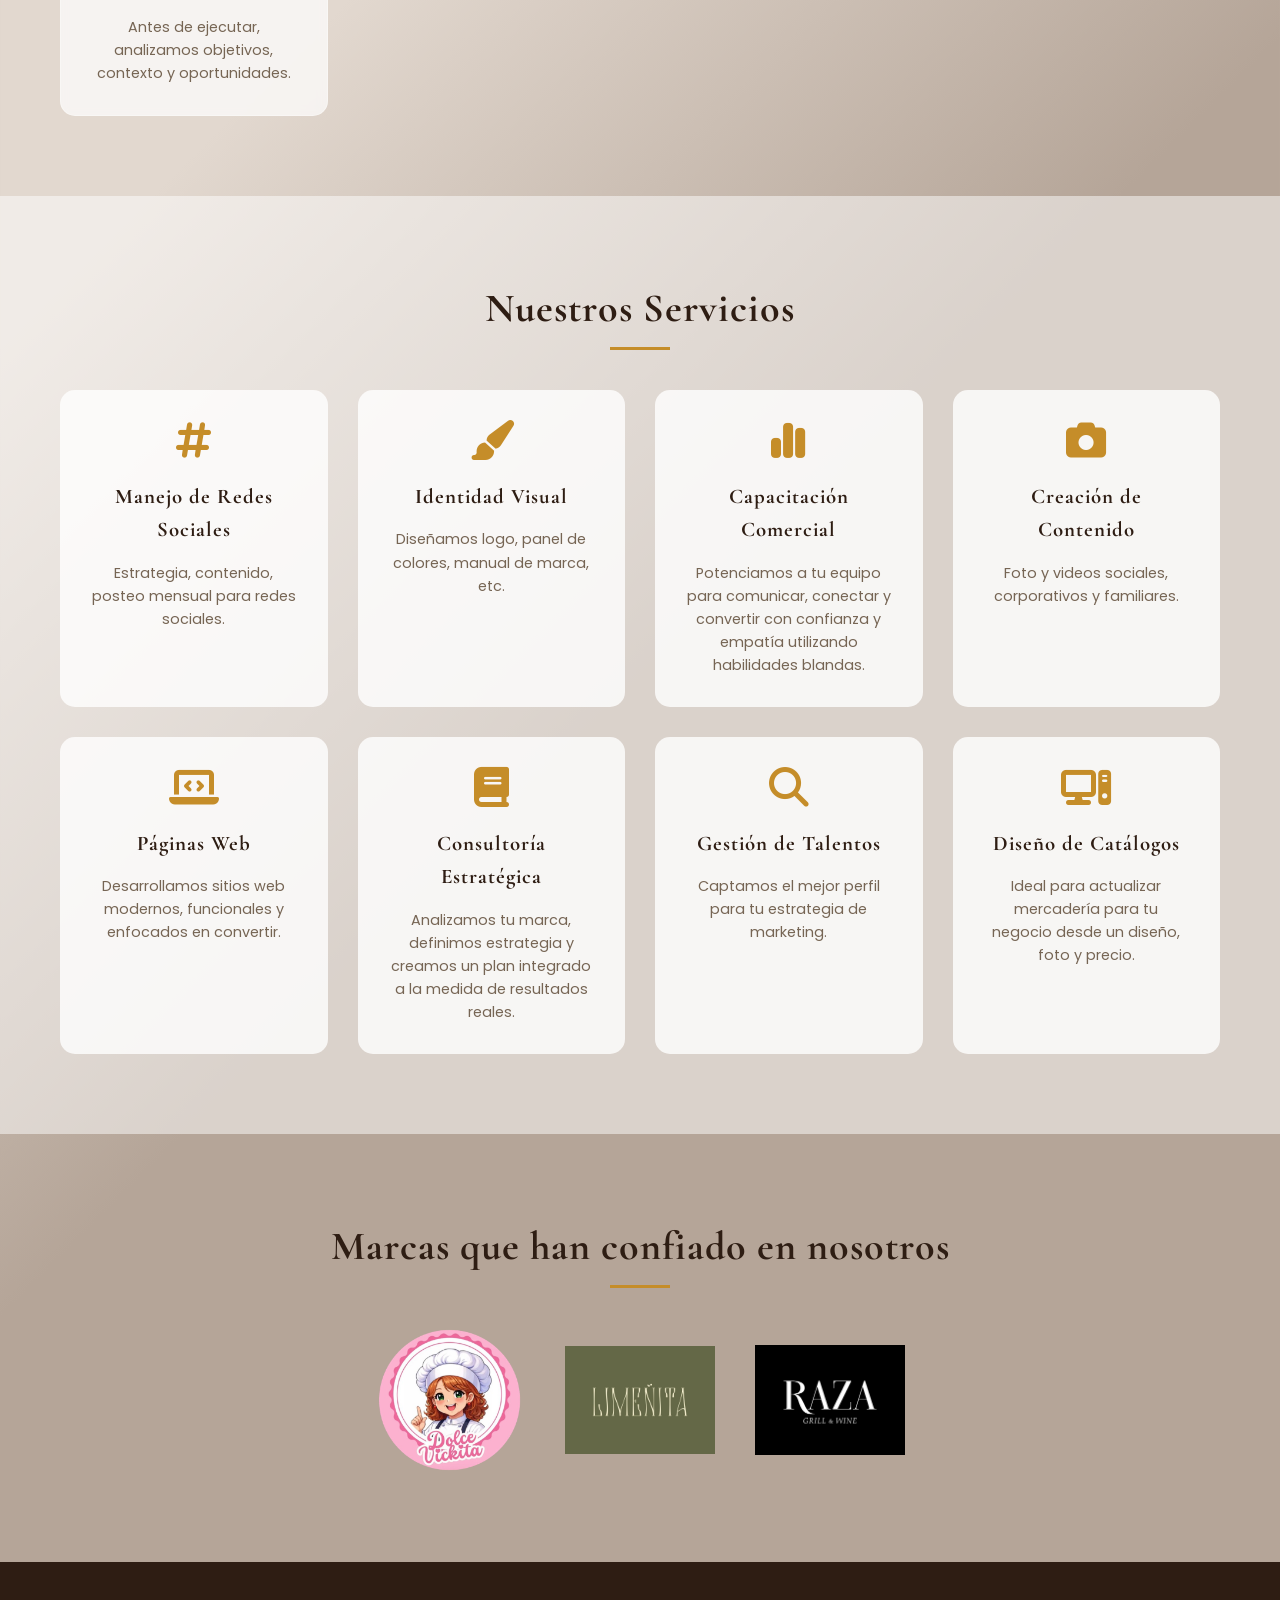
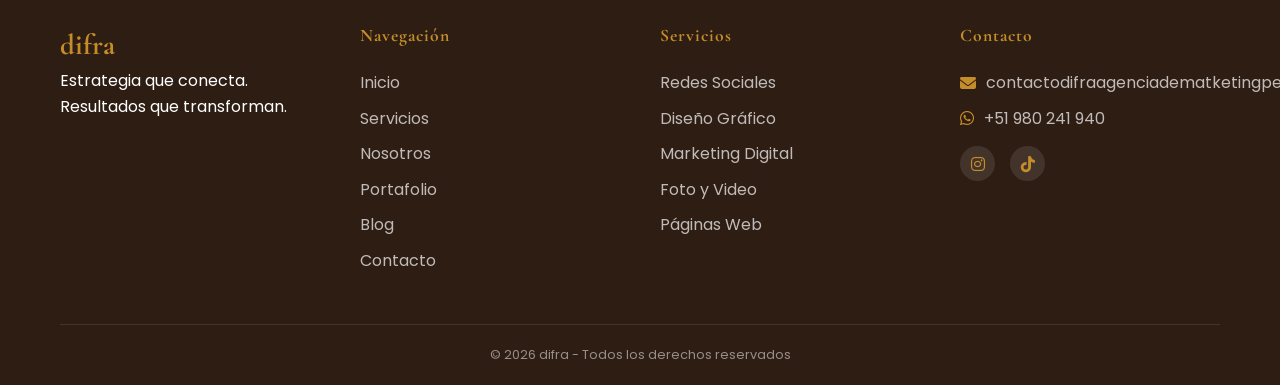
==== commit a7566cae: "Actualización 04 29/05" ====
--- a/index.html
+++ b/index.html
@@ -19,6 +19,18 @@
     <div class="top-bar">
       <div class="container">
         <div class="top-bar-content">
+          <div class="top-bar-social">
+            <a
+              href="https://www.instagram.com/difra.agenciademarketing?igsh=aW0xOTJwczBxZzd6"
+              target="_blank"
+              ><i class="fab fa-instagram"></i
+            ></a>
+            <a
+              href="https://www.tiktok.com/@difraagencyperu?_r=1&_t=ZS-96m80AsmZOB"
+              target="_blank"
+              ><i class="fab fa-tiktok"></i
+            ></a>
+          </div>
           <div class="top-bar-contact">
             <a href="mailto:contactodifraagenciadematketingperu@gmail.com"
               ><i class="fas fa-envelope"></i>
@@ -27,10 +39,6 @@
             <a href="https://wa.me/51980241940" target="_blank"
               ><i class="fab fa-whatsapp"></i> <span>+51 980 241 940</span></a
             >
-          </div>
-          <div class="top-bar-social">            
-            <a href="https://www.instagram.com/difra.agenciademarketing?igsh=aW0xOTJwczBxZzd6" target="_blank"><i class="fab fa-instagram"></i></a>
-            <a href="https://www.tiktok.com/@difraagencyperu?_r=1&_t=ZS-96m80AsmZOB" target="_blank"><i class="fab fa-tiktok"></i></a>
           </div>
         </div>
       </div>
@@ -98,39 +106,36 @@
             <i class="fas fa-chart-line"></i>
             <h3>MARKETING CON ESTRATEGIA</h3>
             <p>
-              "Convertimos ideas en acciones que conectan, posicionan y generan
-              resultados reales."
+              Convertimos ideas en acciones que conectan, posicionan y generan
+              resultados reales.
             </p>
           </div>
           <div class="method-card">
             <i class="fas fa-palette"></i>
             <h3>IDENTIDAD QUE CONECTA</h3>
-            <p>
-              "Branding, diseño y coherencia visual para marcas memorables."
-            </p>
+            <p>Branding, diseño y coherencia visual para marcas memorables.</p>
           </div>
           <div class="method-card">
             <i class="fas fa-bullseye"></i>
             <h3>RESULTADOS CON PROPÓSITO</h3>
             <p>
-              "Cada estrategia está pensada para conectar audiencia, fortalecer
-              marca y generar impacto."
+              Cada estrategia está pensada para conectar audiencia, fortalecer
+              marca y generar impacto.
             </p>
           </div>
           <div class="method-card">
             <i class="fas fa-tasks"></i>
             <h3>SEGUIR UN PLAN DE TRABAJO</h3>
             <p>
-              "Cada proyecto necesita estructura, objetivos definidos y una
-              estrategia con seguimiento."
+              Cada proyecto necesita estructura, objetivos definidos y una
+              estrategia con seguimiento.
             </p>
           </div>
           <div class="method-card">
             <i class="fas fa-search"></i>
             <h3>INVESTIGAR ANTES DE CREAR</h3>
             <p>
-              "Antes de ejecutar, analizamos objetivos, contexto y
-              oportunidades."
+              Antes de ejecutar, analizamos objetivos, contexto y oportunidades.
             </p>
           </div>
         </div>
@@ -144,30 +149,26 @@
         <div class="services-grid">
           <div class="service-card">
             <i class="fas fa-hashtag"></i>
-            <h3>Redes Sociales</h3>
-            <p>
-              Gestionamos tus redes para construir comunidad y aumentar tu
-              alcance.
-            </p>
+            <h3>Manejo de Redes Sociales</h3>
+            <p>Estrategia, contenido, posteo mensual para redes sociales.</p>
           </div>
           <div class="service-card">
             <i class="fas fa-paint-brush"></i>
-            <h3>Diseño Gráfico</h3>
-            <p>Diseñamos la identidad visual que hace destacar tu marca.</p>
+            <h3>Identidad Visual</h3>
+            <p>Diseñamos logo, panel de colores, manual de marca, etc.</p>
           </div>
           <div class="service-card">
             <i class="fas fa-chart-simple"></i>
-            <h3>Marketing Digital</h3>
-            <p>
-              Estrategias que impulsan tu marca y generan resultados medibles.
+            <h3>Capacitación Comercial</h3>
+            <p>
+              Potenciamos a tu equipo para comunicar, conectar y convertir con
+              confianza y empatía utilizando habilidades blandas.
             </p>
           </div>
           <div class="service-card">
             <i class="fas fa-camera"></i>
-            <h3>Foto y Video</h3>
-            <p>
-              Contenido visual que cuenta historias y conecta con tu audiencia.
-            </p>
+            <h3>Creación de Contenido</h3>
+            <p>Foto y videos sociales, corporativos y familiares.</p>
           </div>
           <div class="service-card">
             <i class="fas fa-laptop-code"></i>
@@ -175,6 +176,27 @@
             <p>
               Desarrollamos sitios web modernos, funcionales y enfocados en
               convertir.
+            </p>
+          </div>
+          <div class="service-card">
+            <i class="fa fa-book"></i>
+            <h3>Consultoría Estratégica</h3>
+            <p>
+              Analizamos tu marca, definimos estrategia y creamos un plan
+              integrado a la medida de resultados reales.
+            </p>
+          </div>
+          <div class="service-card">
+            <i class="fa-solid fa-magnifying-glass"></i>
+            <h3>Gestión de Talentos</h3>
+            <p>Captamos el mejor perfil para tu estrategia de marketing.</p>
+          </div>
+          <div class="service-card">
+            <i class="fa-solid fa-computer"></i>
+            <h3>Diseño de Catálogos</h3>
+            <p>
+              Ideal para actualizar mercadería para tu negocio desde un diseño,
+              foto y precio.
             </p>
           </div>
         </div>
@@ -238,8 +260,16 @@
             </p>
             <p><i class="fab fa-whatsapp"></i> +51 980 241 940</p>
             <div class="social-links">
-              <a href="https://www.instagram.com/difra.agenciademarketing?igsh=aW0xOTJwczBxZzd6" target="_blank"><i class="fab fa-instagram"></i></a>
-              <a href="https://www.tiktok.com/@difraagencyperu?_r=1&_t=ZS-96m80AsmZOB" target="_blank"><i class="fab fa-tiktok"></i></a>              
+              <a
+                href="https://www.instagram.com/difra.agenciademarketing?igsh=aW0xOTJwczBxZzd6"
+                target="_blank"
+                ><i class="fab fa-instagram"></i
+              ></a>
+              <a
+                href="https://www.tiktok.com/@difraagencyperu?_r=1&_t=ZS-96m80AsmZOB"
+                target="_blank"
+                ><i class="fab fa-tiktok"></i
+              ></a>
             </div>
           </div>
         </div>
--- a/css/styles.css
+++ b/css/styles.css
@@ -229,12 +229,14 @@
 
 /* Hero Section */
 .hero {
-    height: 80vh;
+    height: 90vh;
     min-height: 500px;
     display: flex;
     align-items: center;
     position: relative;
-    background: transparent;
+    background-image: url('../img/portada.jpeg');
+    background-size: cover;
+    background-repeat: no-repeat;
 }
 
 .hero-content {
@@ -248,7 +250,7 @@
 }
 
 .hero-text h1 {
-    font-size: 4rem;
+    font-size: 6rem;
     color: var(--dark-color);
     margin-bottom: 20px;
     letter-spacing: 2px;
@@ -316,7 +318,7 @@
 
 /* Methodology */
 .methodology {
-    padding: 0 0 80px 0;
+    padding: 80px 0;
 }
 
 .methodology-grid {
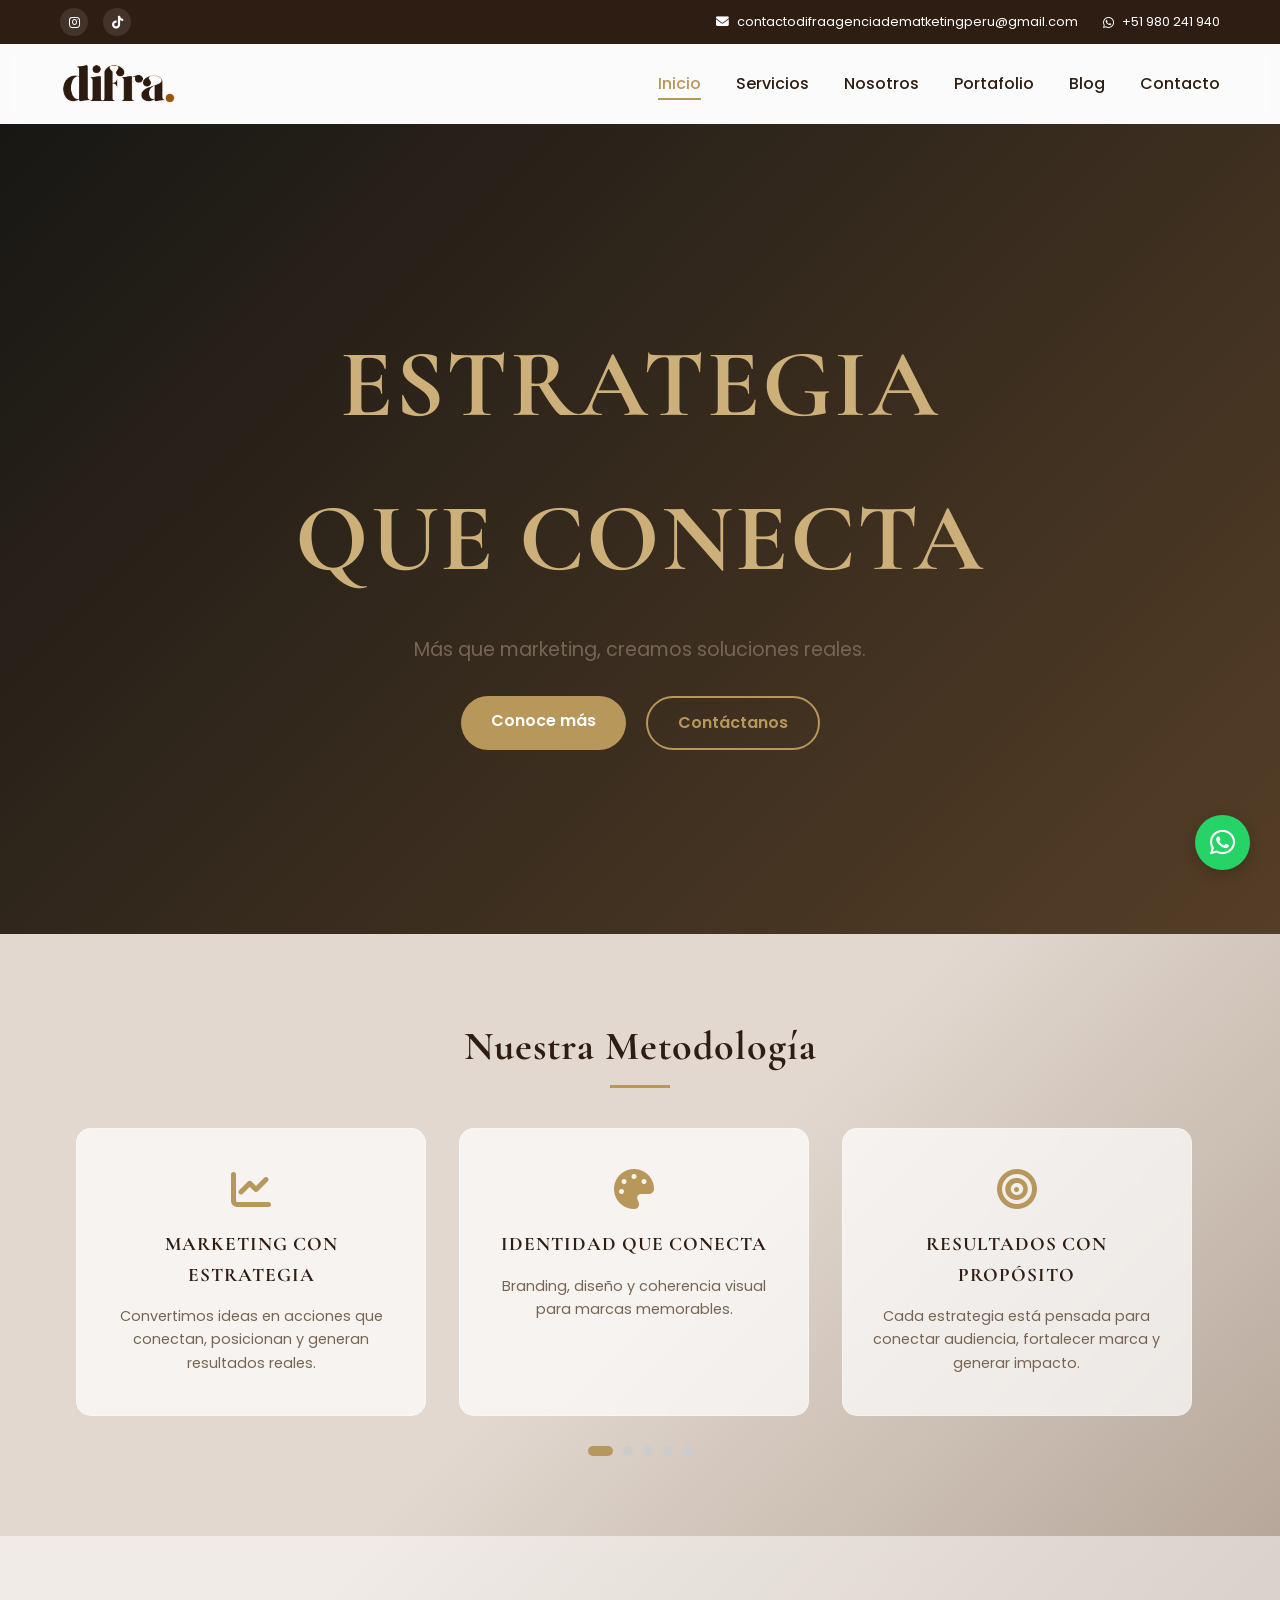
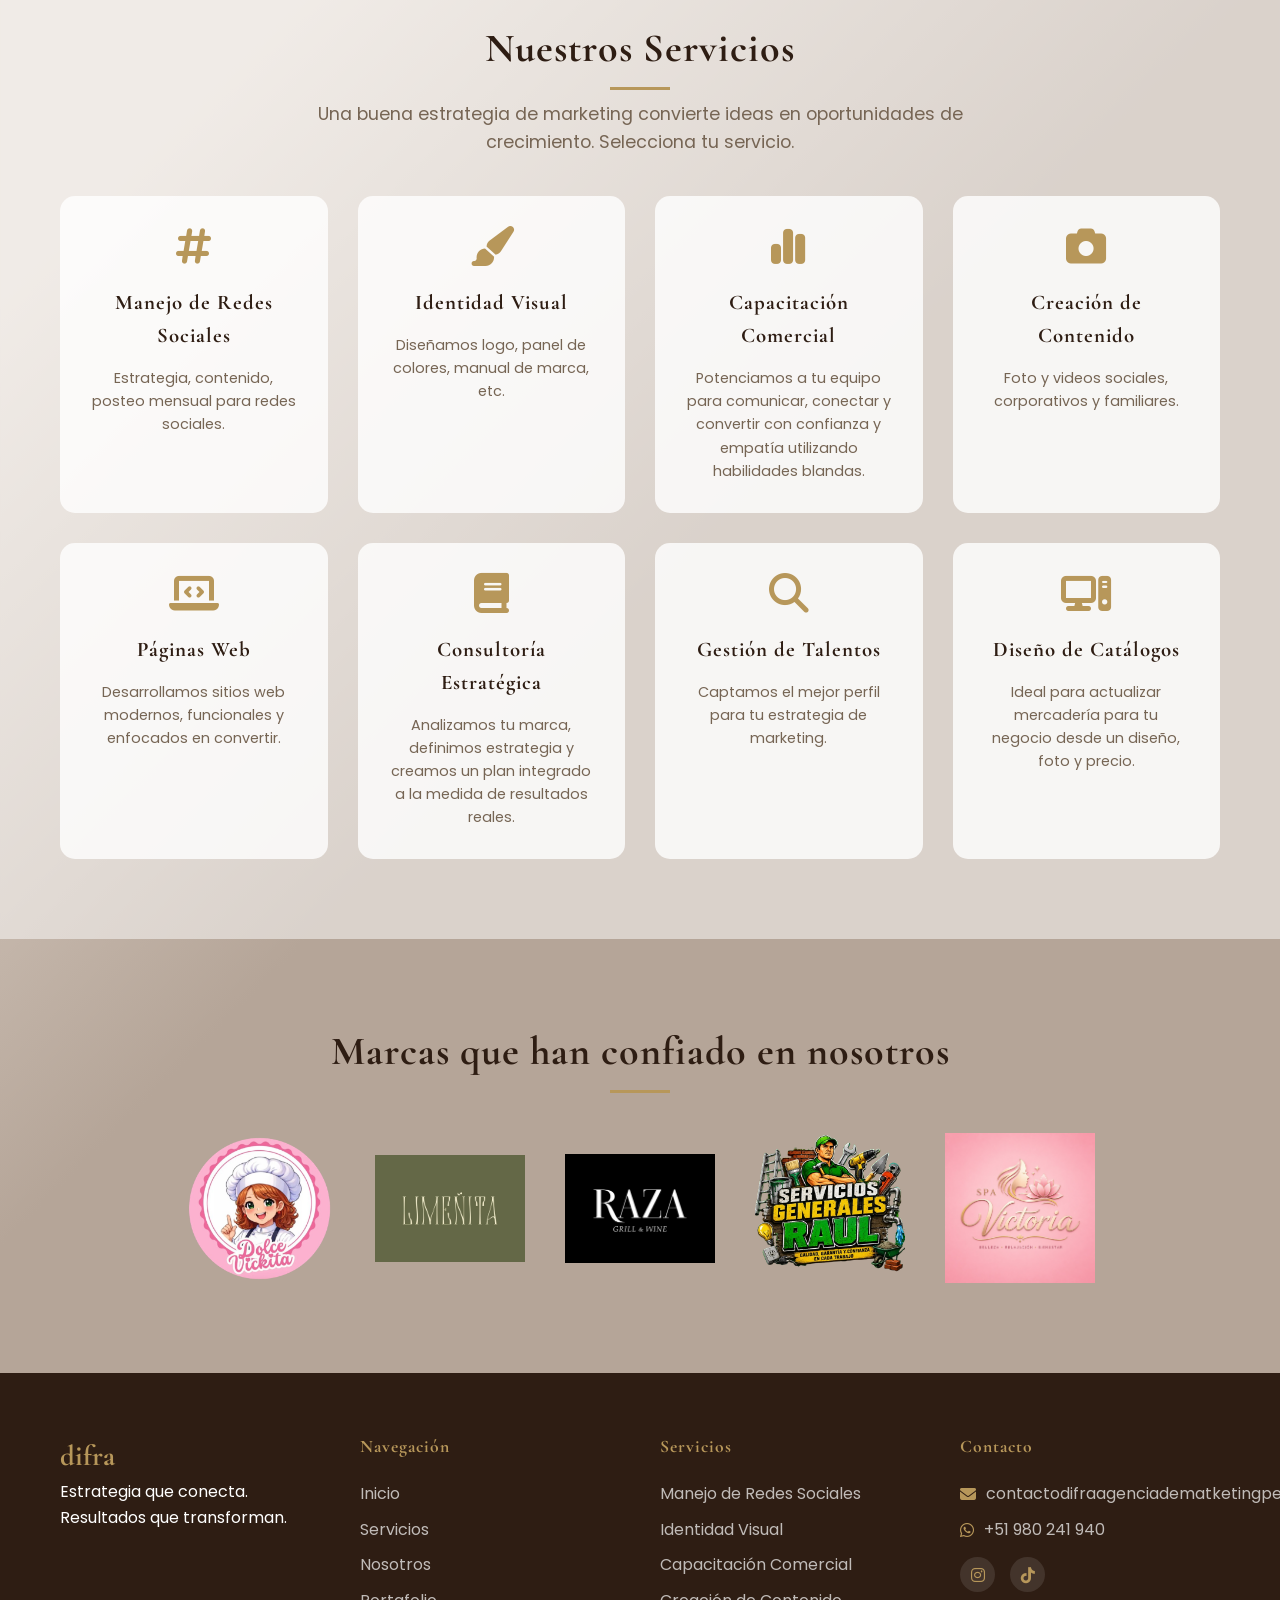
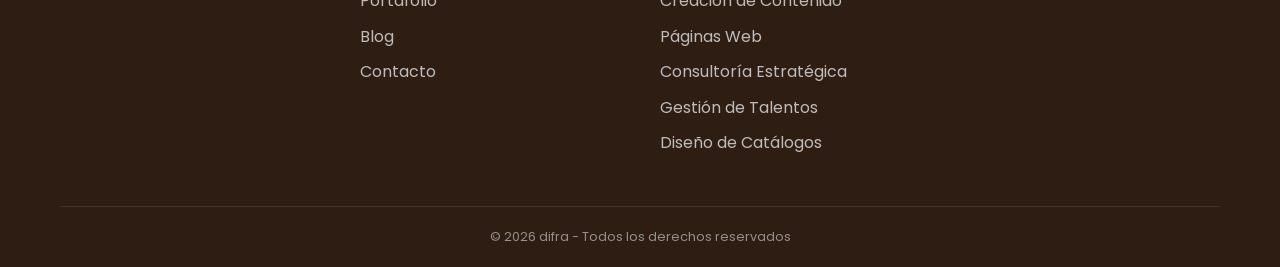
==== commit 055ccd4e: "Actualización 01 06/06" ====
--- a/index.html
+++ b/index.html
@@ -84,10 +84,7 @@
         <div class="hero-content">
           <div class="hero-text">
             <h1>ESTRATEGIA QUE CONECTA</h1>
-            <p>
-              Impulsamos marcas con propósito a través de estrategias creativas
-              y soluciones digitales.
-            </p>
+            <p>Más que marketing, creamos soluciones reales.</p>
             <div class="hero-buttons">
               <a href="servicios.html" class="btn btn-primary">Conoce más</a>
               <a href="contacto.html" class="btn btn-outline">Contáctanos</a>
@@ -98,47 +95,82 @@
     </section>
 
     <!-- Metodología (5 pasos) -->
-    <section class="methodology">
+    <section class="methodology-carousel">
       <div class="container">
         <h2 class="section-title">Nuestra Metodología</h2>
-        <div class="methodology-grid">
-          <div class="method-card">
-            <i class="fas fa-chart-line"></i>
-            <h3>MARKETING CON ESTRATEGIA</h3>
-            <p>
-              Convertimos ideas en acciones que conectan, posicionan y generan
-              resultados reales.
-            </p>
-          </div>
-          <div class="method-card">
-            <i class="fas fa-palette"></i>
-            <h3>IDENTIDAD QUE CONECTA</h3>
-            <p>Branding, diseño y coherencia visual para marcas memorables.</p>
-          </div>
-          <div class="method-card">
-            <i class="fas fa-bullseye"></i>
-            <h3>RESULTADOS CON PROPÓSITO</h3>
-            <p>
-              Cada estrategia está pensada para conectar audiencia, fortalecer
-              marca y generar impacto.
-            </p>
-          </div>
-          <div class="method-card">
-            <i class="fas fa-tasks"></i>
-            <h3>SEGUIR UN PLAN DE TRABAJO</h3>
-            <p>
-              Cada proyecto necesita estructura, objetivos definidos y una
-              estrategia con seguimiento.
-            </p>
-          </div>
-          <div class="method-card">
-            <i class="fas fa-search"></i>
-            <h3>INVESTIGAR ANTES DE CREAR</h3>
-            <p>
-              Antes de ejecutar, analizamos objetivos, contexto y oportunidades.
-            </p>
-          </div>
-        </div>
+        <div class="methodology-carousel-container">
+          <div class="methodology-carousel-track">
+            <div class="methodology-carousel-slide">
+              <div class="method-card">
+                <i class="fas fa-chart-line"></i>
+                <h3>MARKETING CON ESTRATEGIA</h3>
+                <p>
+                  Convertimos ideas en acciones que conectan, posicionan y
+                  generan resultados reales.
+                </p>
+              </div>
+            </div>
+            <div class="methodology-carousel-slide">
+              <div class="method-card">
+                <i class="fas fa-palette"></i>
+                <h3>IDENTIDAD QUE CONECTA</h3>
+                <p>
+                  Branding, diseño y coherencia visual para marcas memorables.
+                </p>
+              </div>
+            </div>
+            <div class="methodology-carousel-slide">
+              <div class="method-card">
+                <i class="fas fa-bullseye"></i>
+                <h3>RESULTADOS CON PROPÓSITO</h3>
+                <p>
+                  Cada estrategia está pensada para conectar audiencia,
+                  fortalecer marca y generar impacto.
+                </p>
+              </div>
+            </div>
+            <div class="methodology-carousel-slide">
+              <div class="method-card">
+                <i class="fas fa-tasks"></i>
+                <h3>SEGUIR UN PLAN DE TRABAJO</h3>
+                <p>
+                  Cada proyecto necesita estructura, objetivos definidos y una
+                  estrategia con seguimiento.
+                </p>
+              </div>
+            </div>
+            <div class="methodology-carousel-slide">
+              <div class="method-card">
+                <i class="fas fa-search"></i>
+                <h3>INVESTIGAR ANTES DE CREAR</h3>
+                <p>
+                  Antes de ejecutar, analizamos objetivos, contexto y
+                  oportunidades.
+                </p>
+              </div>
+            </div>
+            <div class="methodology-carousel-slide-last">
+              <div class="method-card">
+                <i class="fas fa-chart-line"></i>
+                <h3>MARKETING CON ESTRATEGIA</h3>
+                <p>
+                  Convertimos ideas en acciones que conectan, posicionan y
+                  generan resultados reales.
+                </p>
+              </div>
+            </div>
+            <div class="methodology-carousel-slide-last">
+              <div class="method-card">
+                <i class="fas fa-palette"></i>
+                <h3>IDENTIDAD QUE CONECTA</h3>
+                <p>
+                  Branding, diseño y coherencia visual para marcas memorables.
+                </p>
+              </div>
+            </div>
+          </div>
+        </div>
+        <div class="methodology-carousel-dots"></div>
       </div>
     </section>
 
@@ -146,6 +178,10 @@
     <section class="services-highlight">
       <div class="container">
         <h2 class="section-title">Nuestros Servicios</h2>
+        <p class="section-subtitle">
+          Una buena estrategia de marketing convierte ideas en oportunidades de
+          crecimiento. Selecciona tu servicio.
+        </p>
         <div class="services-grid">
           <div class="service-card">
             <i class="fas fa-hashtag"></i>
@@ -216,6 +252,12 @@
           </div>
           <div class="client-logo">
             <img src="img/razaLogo.png" alt="Raza" />
+          </div>
+          <div class="client-logo">
+            <img src="img/raul.png" alt="Raza" />
+          </div>
+          <div class="client-logo">
+            <img src="img/victoria.jpeg" alt="Raza" />
           </div>
         </div>
       </div>
@@ -245,11 +287,36 @@
           <div class="footer-services">
             <h4>Servicios</h4>
             <ul>
-              <li><a href="servicios.html#redes">Redes Sociales</a></li>
-              <li><a href="servicios.html#diseno">Diseño Gráfico</a></li>
-              <li><a href="servicios.html#marketing">Marketing Digital</a></li>
-              <li><a href="servicios.html#foto">Foto y Video</a></li>
+              <li>
+                <a href="servicios.html#manejoRedesSociales"
+                  >Manejo de Redes Sociales</a
+                >
+              </li>
+              <li>
+                <a href="servicios.html#identidadVisual">Identidad Visual</a>
+              </li>
+              <li>
+                <a href="servicios.html#capacitacionComercial"
+                  >Capacitación Comercial</a
+                >
+              </li>
+              <li>
+                <a href="servicios.html#creacionContenido"
+                  >Creación de Contenido</a
+                >
+              </li>
               <li><a href="servicios.html#web">Páginas Web</a></li>
+              <li>
+                <a href="servicios.html#consultariaEstrategica"
+                  >Consultoría Estratégica</a
+                >
+              </li>
+              <li>
+                <a href="servicios.html#gestionTalentos">Gestión de Talentos</a>
+              </li>
+              <li>
+                <a href="servicios.html#diseñoCatalogos">Diseño de Catálogos</a>
+              </li>
             </ul>
           </div>
           <div class="footer-contact">
--- a/css/styles.css
+++ b/css/styles.css
@@ -1,6 +1,6 @@
 /* Variables de color */
 :root {
-    --primary-color: #C58D29;
+    --primary-color: #B7975A;
     --primary-dark: #A6761F;
     --secondary-color: #766554;
     --bg-light: #D5C8BF;
@@ -234,7 +234,7 @@
     display: flex;
     align-items: center;
     position: relative;
-    background-image: url('../img/portada.jpeg');
+    background: linear-gradient(135deg, #181714 0%, #553e27 100%);
     background-size: cover;
     background-repeat: no-repeat;
 }
@@ -251,7 +251,7 @@
 
 .hero-text h1 {
     font-size: 6rem;
-    color: var(--dark-color);
+    color: #CDAF79;
     margin-bottom: 20px;
     letter-spacing: 2px;
 }
@@ -317,24 +317,54 @@
 }
 
 /* Methodology */
-.methodology {
+
+.methodology-carousel {
     padding: 80px 0;
 }
 
-.methodology-grid {
-    display: grid;
-    grid-template-columns: repeat(auto-fit, minmax(250px, 1fr));
-    gap: 30px;
+.methodology-carousel-container {
+    position: relative;
+    display: flex;
+    align-items: center;
+    gap: 15px;
+    overflow: hidden;
+}
+
+.methodology-carousel-track {
+    display: flex;    
+    width: 100%;
+    transition: transform 0.5s ease;
+}
+
+.methodology-carousel-slide {
+    flex-shrink: 0;
+    width: 33%;
+    display: flex;
+    justify-content: center;
+    gap: 30px;    
+}
+
+.methodology-carousel-slide-last {
+    flex-shrink: 0;
+    width: 40%;
+    display: flex;
+    justify-content: center;
+    gap: 30px;    
 }
 
 .method-card {
     background: rgba(255, 255, 255, 0.7);
     backdrop-filter: blur(5px);
-    padding: 30px;
+    padding: 40px 30px;
     border-radius: 15px;
     text-align: center;
     transition: var(--transition);
     border: 1px solid rgba(255, 255, 255, 0.3);
+    width: 100%;
+    max-width: 350px;
+    margin: 0 auto;
+    opacity: 1 !important;
+    transform: translateY(0) !important;
 }
 
 .method-card:hover {
@@ -361,7 +391,59 @@
     color: var(--secondary-color);
 }
 
+.carousel-btn-method {
+    background: var(--primary-color);
+    color: white;
+    border: none;
+    width: 40px;
+    height: 40px;
+    border-radius: 50%;
+    cursor: pointer;
+    transition: var(--transition);
+    display: flex;
+    align-items: center;
+    justify-content: center;
+    font-size: 1.2rem;
+    flex-shrink: 0;    
+}
+
+.carousel-btn-method:hover {
+    background: var(--primary-dark);
+    transform: scale(1.05);
+}
+
+.methodology-carousel-dots {
+    display: flex;
+    justify-content: center;
+    gap: 10px;
+    margin-top: 30px;
+}
+
+.method-dot {
+    width: 10px;
+    height: 10px;
+    border-radius: 50%;
+    background: #ccc;
+    cursor: pointer;
+    transition: var(--transition);
+}
+
+.method-dot.active {
+    background: var(--primary-color);
+    width: 25px;
+    border-radius: 5px;
+}
+
 /* Services Highlight */
+
+.section-subtitle {
+    text-align: center;
+    font-size: 1.1rem;
+    color: var(--secondary-color);
+    max-width: 700px;
+    margin: -30px auto 40px auto;
+    font-family: 'Poppins', sans-serif;
+}
 .services-highlight {
     padding: 80px 0;
     background: rgba(255, 255, 255, 0.5);
@@ -626,7 +708,7 @@
 
 .blog-card img {
     width: 100%;
-    height: 250px;
+    /*height: 250px;*/
     object-fit: cover;
 }
 
@@ -927,6 +1009,16 @@
         display: none;
     }
 
+    .carousel-btn-method {
+        width: 35px;
+        height: 35px;
+        font-size: 1rem;
+    }
+
+    .hero {
+        height: 65vh;
+    }
+
     .hero-text h1 {
         font-size: 2.5rem;
     }
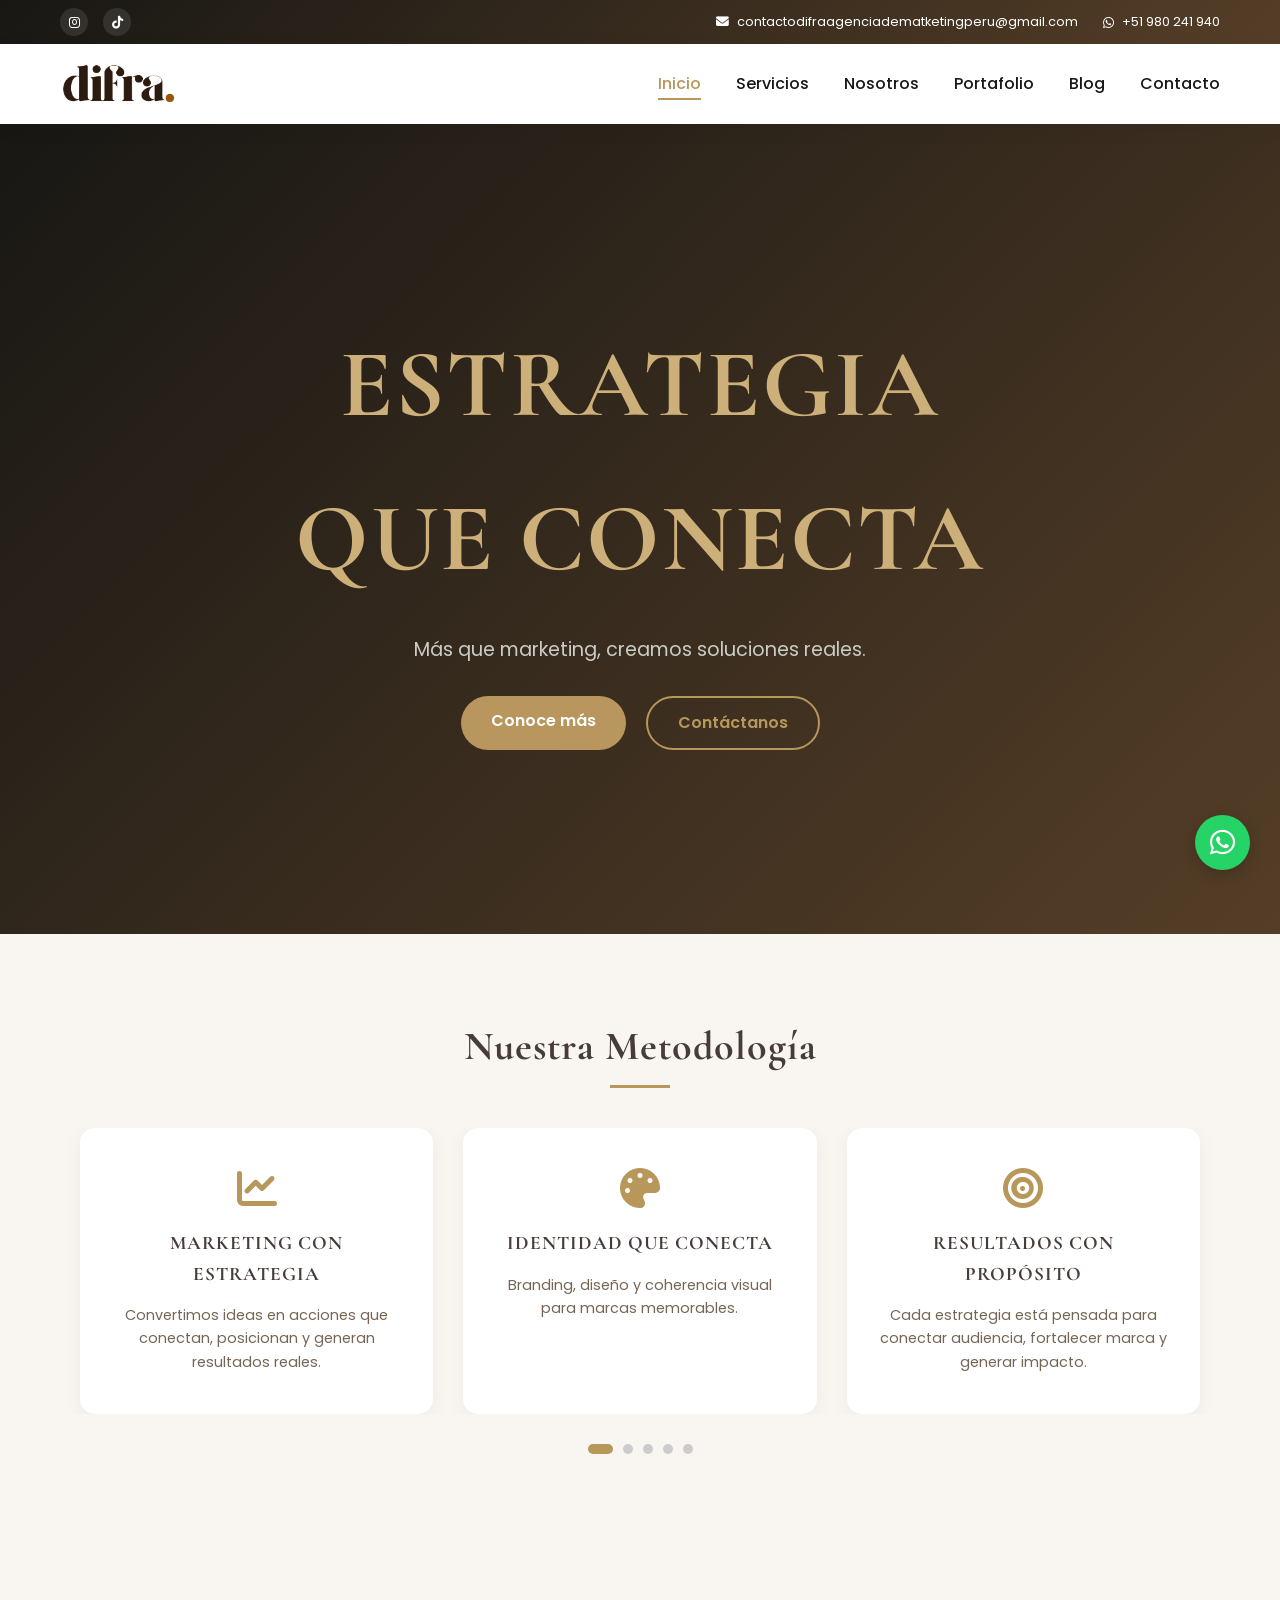
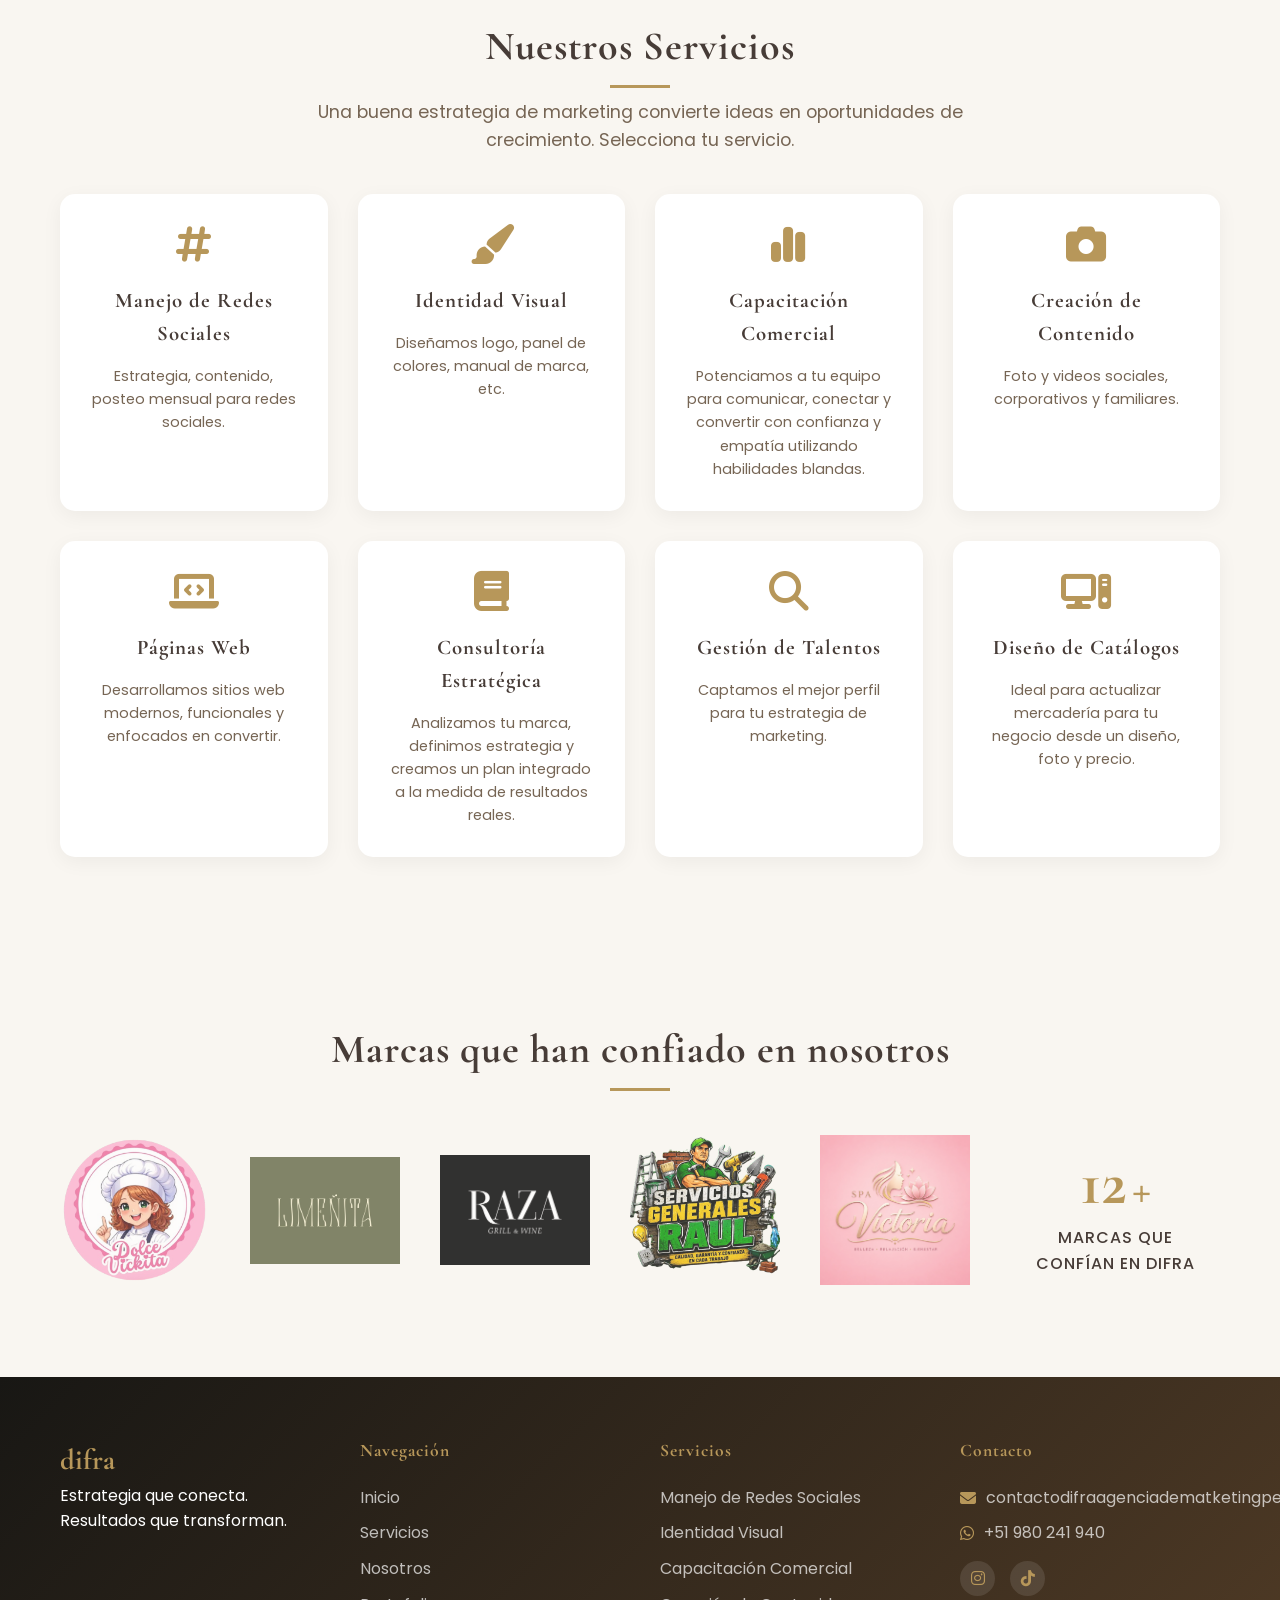
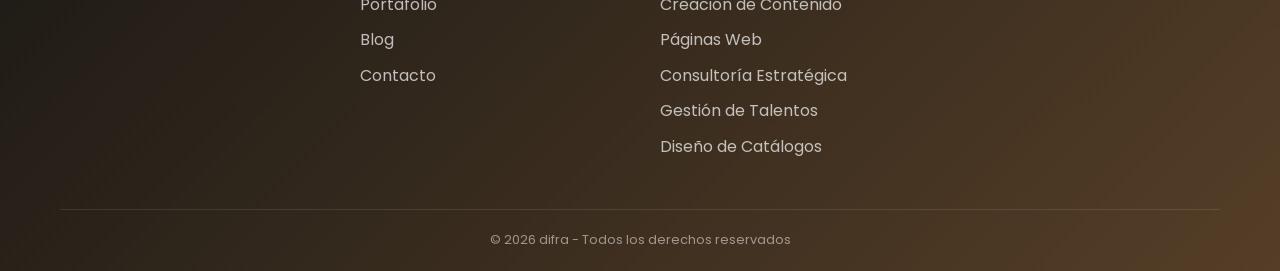
==== commit 811890f3: "Actualización 01 08/06" ====
--- a/index.html
+++ b/index.html
@@ -100,6 +100,7 @@
         <h2 class="section-title">Nuestra Metodología</h2>
         <div class="methodology-carousel-container">
           <div class="methodology-carousel-track">
+            <!-- SLIDE 1: tarjetas 1, 2, 3 -->
             <div class="methodology-carousel-slide">
               <div class="method-card">
                 <i class="fas fa-chart-line"></i>
@@ -109,8 +110,6 @@
                   generan resultados reales.
                 </p>
               </div>
-            </div>
-            <div class="methodology-carousel-slide">
               <div class="method-card">
                 <i class="fas fa-palette"></i>
                 <h3>IDENTIDAD QUE CONECTA</h3>
@@ -118,8 +117,6 @@
                   Branding, diseño y coherencia visual para marcas memorables.
                 </p>
               </div>
-            </div>
-            <div class="methodology-carousel-slide">
               <div class="method-card">
                 <i class="fas fa-bullseye"></i>
                 <h3>RESULTADOS CON PROPÓSITO</h3>
@@ -129,6 +126,8 @@
                 </p>
               </div>
             </div>
+
+            <!-- SLIDE 2: tarjetas 4, 5, 1 -->
             <div class="methodology-carousel-slide">
               <div class="method-card">
                 <i class="fas fa-tasks"></i>
@@ -138,8 +137,6 @@
                   estrategia con seguimiento.
                 </p>
               </div>
-            </div>
-            <div class="methodology-carousel-slide">
               <div class="method-card">
                 <i class="fas fa-search"></i>
                 <h3>INVESTIGAR ANTES DE CREAR</h3>
@@ -148,8 +145,6 @@
                   oportunidades.
                 </p>
               </div>
-            </div>
-            <div class="methodology-carousel-slide-last">
               <div class="method-card">
                 <i class="fas fa-chart-line"></i>
                 <h3>MARKETING CON ESTRATEGIA</h3>
@@ -159,12 +154,85 @@
                 </p>
               </div>
             </div>
-            <div class="methodology-carousel-slide-last">
+
+            <!-- SLIDE 3: tarjetas 2, 3, 4 -->
+            <div class="methodology-carousel-slide">
               <div class="method-card">
                 <i class="fas fa-palette"></i>
                 <h3>IDENTIDAD QUE CONECTA</h3>
                 <p>
                   Branding, diseño y coherencia visual para marcas memorables.
+                </p>
+              </div>
+              <div class="method-card">
+                <i class="fas fa-bullseye"></i>
+                <h3>RESULTADOS CON PROPÓSITO</h3>
+                <p>
+                  Cada estrategia está pensada para conectar audiencia,
+                  fortalecer marca y generar impacto.
+                </p>
+              </div>
+              <div class="method-card">
+                <i class="fas fa-tasks"></i>
+                <h3>SEGUIR UN PLAN DE TRABAJO</h3>
+                <p>
+                  Cada proyecto necesita estructura, objetivos definidos y una
+                  estrategia con seguimiento.
+                </p>
+              </div>
+            </div>
+
+            <!-- SLIDE 4: tarjetas 5, 1, 2 -->
+            <div class="methodology-carousel-slide">
+              <div class="method-card">
+                <i class="fas fa-search"></i>
+                <h3>INVESTIGAR ANTES DE CREAR</h3>
+                <p>
+                  Antes de ejecutar, analizamos objetivos, contexto y
+                  oportunidades.
+                </p>
+              </div>
+              <div class="method-card">
+                <i class="fas fa-chart-line"></i>
+                <h3>MARKETING CON ESTRATEGIA</h3>
+                <p>
+                  Convertimos ideas en acciones que conectan, posicionan y
+                  generan resultados reales.
+                </p>
+              </div>
+              <div class="method-card">
+                <i class="fas fa-palette"></i>
+                <h3>IDENTIDAD QUE CONECTA</h3>
+                <p>
+                  Branding, diseño y coherencia visual para marcas memorables.
+                </p>
+              </div>
+            </div>
+
+            <!-- SLIDE 5: tarjetas 3, 4, 5 -->
+            <div class="methodology-carousel-slide">
+              <div class="method-card">
+                <i class="fas fa-bullseye"></i>
+                <h3>RESULTADOS CON PROPÓSITO</h3>
+                <p>
+                  Cada estrategia está pensada para conectar audiencia,
+                  fortalecer marca y generar impacto.
+                </p>
+              </div>
+              <div class="method-card">
+                <i class="fas fa-tasks"></i>
+                <h3>SEGUIR UN PLAN DE TRABAJO</h3>
+                <p>
+                  Cada proyecto necesita estructura, objetivos definidos y una
+                  estrategia con seguimiento.
+                </p>
+              </div>
+              <div class="method-card">
+                <i class="fas fa-search"></i>
+                <h3>INVESTIGAR ANTES DE CREAR</h3>
+                <p>
+                  Antes de ejecutar, analizamos objetivos, contexto y
+                  oportunidades.
                 </p>
               </div>
             </div>
@@ -243,21 +311,34 @@
     <section class="clients">
       <div class="container">
         <h2 class="section-title">Marcas que han confiado en nosotros</h2>
-        <div class="clients-grid">
-          <div class="client-logo">
-            <img src="img/dolceLogo.png" alt="Dolce" />
-          </div>
-          <div class="client-logo">
-            <img src="img/limenitaLogo.png" alt="Limenita" />
-          </div>
-          <div class="client-logo">
-            <img src="img/razaLogo.png" alt="Raza" />
-          </div>
-          <div class="client-logo">
-            <img src="img/raul.png" alt="Raza" />
-          </div>
-          <div class="client-logo">
-            <img src="img/victoria.jpeg" alt="Raza" />
+        <div class="clients-wrapper">
+          <!-- Logos de clientes - izquierda -->
+          <div class="clients-grid">
+            <div class="client-logo">
+              <img src="img/dolceLogo.png" alt="Dolce" />
+            </div>
+            <div class="client-logo">
+              <img src="img/limenitaLogo.png" alt="Limenita" />
+            </div>
+            <div class="client-logo">
+              <img src="img/razaLogo.png" alt="Raza" />
+            </div>
+            <div class="client-logo">
+              <img src="img/raul.png" alt="Raza" />
+            </div>
+            <div class="client-logo">
+              <img src="img/victoria.jpeg" alt="Raza" />
+            </div>
+          </div>
+
+          <!-- Tarjeta contador - derecha -->
+          <div class="counter-card">
+            <div class="counter-number">
+              <span class="counter-value" id="yearsCounter">0</span>
+              <span class="counter-symbol">+</span>
+            </div>
+            <p class="counter-label">MARCAS QUE CONFÍAN EN DIFRA</p>
+            <div class="counter-decoration"></div>
           </div>
         </div>
       </div>
--- a/css/styles.css
+++ b/css/styles.css
@@ -3,14 +3,25 @@
     --primary-color: #B7975A;
     --primary-dark: #A6761F;
     --secondary-color: #766554;
+    --third-color: #C7BFB8;
     --bg-light: #D5C8BF;
     --bg-dark: #BDAB9D;
-    --dark-color: #2E1D13;
+    --bg-dark01: #181714;
+    --dark-color: linear-gradient(135deg, #181714 0%, #553e27 100%);
     --gray: #6c757d;
     --light-gray: #f8f9fa;
     --white: #ffffff;
     --shadow: 0 5px 20px rgba(0, 0, 0, 0.05);
     --transition: all 0.3s ease;
+
+    /* NUEVOS COLORES UNIFICADOS */
+    --bg-hero: #191814;
+    --card-dark: #252420;
+    --card-dark-hover: #332B1E;
+    --text-on-dark: #CACCC6;
+    --bg-light-section: #F9F6F1;
+    --title-light: #473C37;
+    --text-light: #766554;
 }
 
 * {
@@ -20,12 +31,12 @@
 }
 
 html {
-    background: linear-gradient(135deg, #E2D8CF 0%, #E2D8CF 40%, #B5A598 60%, #B5A598 100%);
+    background: var(--bg-light-section);
 }
 
 body {
     font-family: 'Poppins', sans-serif;
-    color: var(--dark-color);
+    color: var(--title-light);
     line-height: 1.6;
     background: transparent;
     min-height: 100vh;
@@ -111,19 +122,18 @@
     color: var(--dark-color);
 }
 
-/* Header */
+/* Header - MENÚ BLANCO */
 header {
-    background: transparent;
+    background: #ffffff;
     position: sticky;
     top: 0;
     z-index: 1000;
     transition: var(--transition);
-    backdrop-filter: blur(10px);
-    background: rgba(255, 255, 255, 0.9);
+    box-shadow: var(--shadow);
 }
 
 header.scrolled {
-    background: rgba(255, 255, 255, 0.95);
+    background: #ffffff;
     box-shadow: var(--shadow);
 }
 
@@ -145,12 +155,6 @@
     width: auto;
 }
 
-.logo span {
-    font-size: 1.5rem;
-    font-weight: 700;
-    color: var(--dark-color);
-}
-
 .nav-links {
     display: flex;
     list-style: none;
@@ -159,7 +163,7 @@
 
 .nav-links a {
     text-decoration: none;
-    color: var(--dark-color);
+    color: var(--bg-hero);
     font-weight: 500;
     transition: var(--transition);
     position: relative;
@@ -190,7 +194,7 @@
     display: none;
     font-size: 1.5rem;
     cursor: pointer;
-    color: var(--dark-color);
+    color: var(--bg-hero);
 }
 
 /* Botones */
@@ -205,7 +209,7 @@
 }
 
 .btn-primary {
-    background: var(--primary-color);
+    background: #B8965D;
     color: var(--white);
 }
 
@@ -227,14 +231,14 @@
     transform: translateY(-3px);
 }
 
-/* Hero Section */
+/* HERO SECTION - SOLO EL HERO ES OSCURO */
 .hero {
     height: 90vh;
     min-height: 500px;
     display: flex;
     align-items: center;
     position: relative;
-    background: linear-gradient(135deg, #181714 0%, #553e27 100%);
+    background: var(--dark-color);
     background-size: cover;
     background-repeat: no-repeat;
 }
@@ -258,7 +262,7 @@
 
 .hero-text p {
     font-size: 1.2rem;
-    color: var(--secondary-color);
+    color: var(--text-on-dark);
     margin-bottom: 30px;
 }
 
@@ -268,40 +272,101 @@
     justify-content: center;
 }
 
-/* Hero Interior */
-.hero-interior {
-    height: 40vh;
-    min-height: 300px;
-    display: flex;
-    align-items: center;
+/* METHODOLOGY - CLARO (todo lo demás después del hero es claro) */
+.methodology-carousel {
+    padding: 80px 0;
+    background: #F9F6F1;
+}
+
+.methodology-carousel-container {
+    position: relative;
+    overflow: hidden;
+    /* ← Evita que se vean otros slides */
+    width: 100%;
+}
+
+.methodology-carousel-track {
+    display: flex;
+    transition: transform 0.5s ease;
+    will-change: transform;
+}
+
+.methodology-carousel-slide {
+    flex-shrink: 0;
+    width: 100%;
+    /* ← Cada slide ocupa todo el ancho */
+    display: flex;
+    justify-content: center;
+    gap: 30px;
+    padding: 0 20px;
+    box-sizing: border-box;
+}
+
+/* Method Card - PC (3 tarjetas por slide) */
+.method-card {
+    background: #ffffff;
+    padding: 40px 30px;
+    border-radius: 15px;
     text-align: center;
-    background: transparent;
-}
-
-.hero-interior-content h1 {
-    font-size: 3rem;
-    color: var(--dark-color);
+    transition: all 0.3s ease;
+    box-shadow: 0 5px 20px rgba(0, 0, 0, 0.05);
+    width: calc(33.333% - 20px);
+    flex-shrink: 0;
+}
+
+.method-card:hover {
+    transform: translateY(-5px);
+    box-shadow: 0 10px 30px rgba(0, 0, 0, 0.1);
+}
+
+.method-card i {
+    font-size: 2.5rem;
+    color: #B7975A;
+    margin-bottom: 20px;
+}
+
+.method-card h3 {
+    font-size: 1.2rem;
     margin-bottom: 15px;
-}
-
-.hero-interior-content p {
-    font-size: 1.2rem;
-    color: var(--secondary-color);
-}
-
-.header-line {
-    width: 60px;
-    height: 3px;
-    background: var(--primary-color);
-    margin: 20px auto 0;
-}
-
-/* Section Title */
+    font-family: 'Cormorant Garamond', serif;
+    font-weight: 700;
+    color: #473C37;
+}
+
+.method-card p {
+    font-size: 0.9rem;
+    color: #766554;
+}
+
+/* Dots */
+.methodology-carousel-dots {
+    display: flex;
+    justify-content: center;
+    gap: 10px;
+    margin-top: 30px;
+}
+
+.method-dot {
+    width: 10px;
+    height: 10px;
+    border-radius: 50%;
+    background: #ccc;
+    cursor: pointer;
+    transition: all 0.3s ease;
+}
+
+.method-dot.active {
+    background: #B7975A;
+    width: 25px;
+    border-radius: 5px;
+}
+
+/* SECTION TITLE (para secciones claras) */
 .section-title {
     text-align: center;
     font-size: 2.5rem;
     margin-bottom: 50px;
-    color: var(--dark-color);
+    color: var(--title-light);
     position: relative;
 }
 
@@ -316,137 +381,19 @@
     background: var(--primary-color);
 }
 
-/* Methodology */
-
-.methodology-carousel {
-    padding: 80px 0;
-}
-
-.methodology-carousel-container {
-    position: relative;
-    display: flex;
-    align-items: center;
-    gap: 15px;
-    overflow: hidden;
-}
-
-.methodology-carousel-track {
-    display: flex;    
-    width: 100%;
-    transition: transform 0.5s ease;
-}
-
-.methodology-carousel-slide {
-    flex-shrink: 0;
-    width: 33%;
-    display: flex;
-    justify-content: center;
-    gap: 30px;    
-}
-
-.methodology-carousel-slide-last {
-    flex-shrink: 0;
-    width: 40%;
-    display: flex;
-    justify-content: center;
-    gap: 30px;    
-}
-
-.method-card {
-    background: rgba(255, 255, 255, 0.7);
-    backdrop-filter: blur(5px);
-    padding: 40px 30px;
-    border-radius: 15px;
-    text-align: center;
-    transition: var(--transition);
-    border: 1px solid rgba(255, 255, 255, 0.3);
-    width: 100%;
-    max-width: 350px;
-    margin: 0 auto;
-    opacity: 1 !important;
-    transform: translateY(0) !important;
-}
-
-.method-card:hover {
-    transform: translateY(-5px);
-    background: rgba(255, 255, 255, 0.9);
-}
-
-.method-card i {
-    font-size: 2.5rem;
-    color: var(--primary-color);
-    margin-bottom: 20px;
-}
-
-.method-card h3 {
-    font-size: 1.2rem;
-    margin-bottom: 15px;
-    color: var(--dark-color);
-    font-family: 'Cormorant Garamond', serif;
-    font-weight: 700;
-}
-
-.method-card p {
-    font-size: 0.9rem;
-    color: var(--secondary-color);
-}
-
-.carousel-btn-method {
-    background: var(--primary-color);
-    color: white;
-    border: none;
-    width: 40px;
-    height: 40px;
-    border-radius: 50%;
-    cursor: pointer;
-    transition: var(--transition);
-    display: flex;
-    align-items: center;
-    justify-content: center;
-    font-size: 1.2rem;
-    flex-shrink: 0;    
-}
-
-.carousel-btn-method:hover {
-    background: var(--primary-dark);
-    transform: scale(1.05);
-}
-
-.methodology-carousel-dots {
-    display: flex;
-    justify-content: center;
-    gap: 10px;
-    margin-top: 30px;
-}
-
-.method-dot {
-    width: 10px;
-    height: 10px;
-    border-radius: 50%;
-    background: #ccc;
-    cursor: pointer;
-    transition: var(--transition);
-}
-
-.method-dot.active {
-    background: var(--primary-color);
-    width: 25px;
-    border-radius: 5px;
-}
-
-/* Services Highlight */
-
 .section-subtitle {
     text-align: center;
     font-size: 1.1rem;
-    color: var(--secondary-color);
+    color: var(--text-light);
     max-width: 700px;
     margin: -30px auto 40px auto;
     font-family: 'Poppins', sans-serif;
 }
+
+/* SERVICES HIGHLIGHT - CLARO */
 .services-highlight {
     padding: 80px 0;
-    background: rgba(255, 255, 255, 0.5);
+    background-color: var(--bg-light-section);
 }
 
 .services-grid {
@@ -456,17 +403,17 @@
 }
 
 .service-card {
-    background: rgba(255, 255, 255, 0.8);
+    background: var(--white);
     padding: 30px;
     border-radius: 15px;
     text-align: center;
     transition: var(--transition);
+    box-shadow: var(--shadow);
 }
 
 .service-card:hover {
     transform: translateY(-5px);
-    background: var(--white);
-    box-shadow: var(--shadow);
+    box-shadow: 0 10px 30px rgba(0, 0, 0, 0.1);
 }
 
 .service-card i {
@@ -478,16 +425,18 @@
 .service-card h3 {
     font-size: 1.3rem;
     margin-bottom: 15px;
+    color: var(--title-light);
 }
 
 .service-card p {
     font-size: 0.9rem;
-    color: var(--secondary-color);
-}
-
-/* Clients */
+    color: var(--text-light);
+}
+
+/* CLIENTS - CLARO */
 .clients {
     padding: 80px 0;
+    background: var(--bg-light-section);
 }
 
 .clients-grid {
@@ -498,36 +447,92 @@
     align-items: center;
 }
 
-.client-logo {
-    font-size: 1.2rem;
-    font-weight: 600;
-    /*color: var(--dark-color);*/
-    /*opacity: 0.7;*/
-    transition: var(--transition);
-    letter-spacing: 1px;
-}
-
-.client-logo:hover {
-    opacity: 1;
-    color: var(--primary-color);
-}
-
 .client-logo img {
     max-width: 150px;
     height: auto;
-    /*filter: grayscale(100%);*/
-    /*opacity: 0.7;*/
-    transition: var(--transition);
+    transition: var(--transition);
+    filter: grayscale(0%);
+    opacity: 0.8;
 }
 
 .client-logo img:hover {
-    filter: grayscale(0);
     opacity: 1;
 }
 
-/* About Page */
+/* Clients Wrapper - Layout con dos columnas */
+.clients-wrapper {
+    display: flex;
+    flex-wrap: nowrap;
+    align-items: center;
+    justify-content: space-between;
+    gap: 40px;
+}
+
+.clients-grid {
+    display: flex;
+    justify-content: center;
+    flex-wrap: nowrap;
+    gap: 40px;
+    align-items: center;
+    flex: 2;
+}
+
+/* Tarjeta contador - OSCURA */
+.counter-card {
+    text-align: center;
+    padding: 20px;
+    background: transparent;
+    /* sin fondo */
+    box-shadow: none;
+}
+
+.counter-card:hover {
+    transform: none;
+    background: transparent;
+}
+
+.counter-number {
+    display: flex;
+    align-items: baseline;
+    justify-content: center;
+    gap: 5px;
+}
+
+.counter-value {
+    font-size: 4rem;
+    font-weight: 700;
+    font-family: 'Cormorant Garamond', serif;
+    color: #B7975A;
+    /* dorado */
+    line-height: 1;
+}
+
+.counter-symbol {
+    font-size: 3rem;
+    font-weight: 700;
+    font-family: 'Cormorant Garamond', serif;
+    color: #B7975A;
+    line-height: 1;
+}
+
+.counter-label {
+    font-size: 1rem;
+    color: #473C37;
+    /* marrón oscuro */
+    font-weight: 500;
+    letter-spacing: 1px;
+    text-transform: uppercase;
+    margin-top: 10px;
+}
+
+.counter-decoration {
+    display: none;
+}
+
+/* ABOUT PAGE */
 .about-main {
-    padding: 0 0 80px 0;
+    padding: 80px 0;
+    background: var(--bg-light-section);
 }
 
 .about-grid {
@@ -545,19 +550,19 @@
 
 .about-content h2 {
     font-size: 2rem;
-    color: var(--dark-color);
+    color: var(--title-light);
     margin-bottom: 20px;
 }
 
 .about-content p {
     margin-bottom: 20px;
-    color: var(--secondary-color);
-}
-
-/* Values */
+    color: var(--text-light);
+}
+
+/* VALUES - CLARO */
 .values {
     padding: 80px 0;
-    background: rgba(255, 255, 255, 0.5);
+    background: var(--bg-light-section);
 }
 
 .values-grid {
@@ -569,14 +574,14 @@
 .value-card {
     text-align: center;
     padding: 40px 30px;
-    background: rgba(255, 255, 255, 0.8);
+    background: var(--white);
     border-radius: 15px;
     transition: var(--transition);
+    box-shadow: var(--shadow);
 }
 
 .value-card:hover {
     transform: translateY(-5px);
-    background: var(--white);
 }
 
 .value-card i {
@@ -588,33 +593,34 @@
 .value-card h3 {
     font-size: 1.2rem;
     margin-bottom: 15px;
+    color: var(--title-light);
 }
 
 .value-card p {
     font-size: 0.9rem;
-    color: var(--secondary-color);
-}
-
-/* Services List */
+    color: var(--text-light);
+}
+
+/* SERVICES LIST - CLARO */
 .services-list {
-    padding: 0 0 80px 0;
+    padding: 80px 0;
+    background: var(--bg-light-section);
 }
 
 .service-item {
     display: flex;
     gap: 30px;
-    background: rgba(255, 255, 255, 0.7);
-    backdrop-filter: blur(5px);
+    background: var(--white);
     padding: 30px;
     margin-bottom: 30px;
     border-radius: 15px;
     transition: var(--transition);
     align-items: flex-start;
+    box-shadow: var(--shadow);
 }
 
 .service-item:hover {
     transform: translateX(10px);
-    background: rgba(255, 255, 255, 0.9);
 }
 
 .service-item i {
@@ -626,16 +632,17 @@
 .service-text h3 {
     font-size: 1.5rem;
     margin-bottom: 15px;
-    color: var(--dark-color);
+    color: var(--title-light);
 }
 
 .service-text p {
-    color: var(--secondary-color);
-}
-
-/* Portfolio */
+    color: var(--text-light);
+}
+
+/* PORTFOLIO - CLARO */
 .portfolio {
-    padding: 0 0 80px 0;
+    padding: 80px 0;
+    background: var(--bg-light-section);
 }
 
 .portfolio-grid {
@@ -682,9 +689,10 @@
     opacity: 0.9;
 }
 
-/* Blog */
+/* BLOG - CLARO */
 .blog-grid-section {
-    padding: 0 0 80px 0;
+    padding: 80px 0;
+    background: var(--bg-light-section);
 }
 
 .blog-grid {
@@ -694,21 +702,19 @@
 }
 
 .blog-card {
-    background: rgba(255, 255, 255, 0.8);
+    background: var(--white);
     border-radius: 15px;
     overflow: hidden;
     transition: var(--transition);
+    box-shadow: var(--shadow);
 }
 
 .blog-card:hover {
     transform: translateY(-5px);
-    background: var(--white);
-    box-shadow: var(--shadow);
 }
 
 .blog-card img {
     width: 100%;
-    /*height: 250px;*/
     object-fit: cover;
 }
 
@@ -720,10 +726,11 @@
     font-size: 1.3rem;
     margin-bottom: 15px;
     line-height: 1.3;
+    color: var(--title-light);
 }
 
 .blog-content p {
-    color: var(--secondary-color);
+    color: var(--text-light);
     margin-bottom: 15px;
 }
 
@@ -738,9 +745,10 @@
     color: var(--primary-dark);
 }
 
-/* Contact Page */
+/* CONTACT PAGE - CLARO */
 .contact-section {
-    padding: 0 0 80px 0;
+    padding: 80px 0;
+    background: var(--bg-light-section);
 }
 
 .contact-grid {
@@ -752,7 +760,7 @@
 .contact-info h2 {
     font-size: 2rem;
     margin-bottom: 30px;
-    color: var(--dark-color);
+    color: var(--title-light);
 }
 
 .contact-item {
@@ -760,14 +768,14 @@
     gap: 20px;
     margin-bottom: 30px;
     padding: 20px;
-    background: rgba(255, 255, 255, 0.7);
+    background: var(--white);
     border-radius: 15px;
     transition: var(--transition);
+    box-shadow: var(--shadow);
 }
 
 .contact-item:hover {
     transform: translateX(5px);
-    background: rgba(255, 255, 255, 0.9);
 }
 
 .contact-item i {
@@ -778,10 +786,11 @@
 .contact-item h3 {
     font-size: 1.1rem;
     margin-bottom: 5px;
+    color: var(--title-light);
 }
 
 .contact-item a {
-    color: var(--dark-color);
+    color: var(--text-light);
     text-decoration: none;
     transition: var(--transition);
 }
@@ -791,15 +800,16 @@
 }
 
 .contact-form {
-    background: rgba(255, 255, 255, 0.7);
+    background: var(--white);
     padding: 40px;
     border-radius: 15px;
+    box-shadow: var(--shadow);
 }
 
 .contact-form h3 {
     font-size: 1.5rem;
     margin-bottom: 25px;
-    color: var(--dark-color);
+    color: var(--title-light);
 }
 
 .form-group {
@@ -810,7 +820,7 @@
 .form-group textarea {
     width: 100%;
     padding: 12px 15px;
-    border: 1px solid rgba(0, 0, 0, 0.1);
+    border: 1px solid #ddd;
     border-radius: 10px;
     font-family: 'Poppins', sans-serif;
     background: var(--white);
@@ -823,7 +833,7 @@
     border-color: var(--primary-color);
 }
 
-/* Footer */
+/* FOOTER */
 footer {
     background: var(--dark-color);
     color: var(--white);
@@ -945,7 +955,35 @@
     background-color: #128C7E;
 }
 
-/* Responsive */
+/* Hero Interior (para páginas internas) */
+.hero-interior {
+    height: 40vh;
+    min-height: 300px;
+    display: flex;
+    align-items: center;
+    text-align: center;
+    background: var(--dark-color);
+}
+
+.hero-interior-content h1 {
+    font-size: 3rem;
+    color: #CDAF79;
+    margin-bottom: 15px;
+}
+
+.hero-interior-content p {
+    font-size: 1.2rem;
+    color: var(--text-on-dark);
+}
+
+.header-line {
+    width: 60px;
+    height: 3px;
+    background: var(--primary-color);
+    margin: 20px auto 0;
+}
+
+/* RESPONSIVE */
 @media (max-width: 768px) {
 
     .logo-desktop {
@@ -962,7 +1000,7 @@
         left: -100%;
         width: 100%;
         height: calc(100vh - 70px);
-        background: var(--white);
+        background: #ffffff;
         flex-direction: column;
         align-items: center;
         justify-content: center;
@@ -980,7 +1018,6 @@
     }
 
     .top-bar-content {
-        /*flex-direction: column;*/
         justify-content: center;
         text-align: center;
     }
@@ -1061,4 +1098,57 @@
         bottom: 20px;
         right: 20px;
     }
+
+    .clients-wrapper {
+        flex-direction: column;
+        flex-wrap: nowrap;
+    }
+
+    .counter-card {
+        width: 100%;
+        max-width: 300px;
+        margin: 0 auto;
+    }
+
+    .counter-value {
+        font-size: 3rem;
+    }
+
+    .counter-symbol {
+        font-size: 2.2rem;
+    }
+
+    .counter-label {
+        font-size: 0.85rem;
+    }
+
+    .methodology-carousel {
+        padding: 50px 0;
+    }
+
+    .methodology-carousel-slide {
+        gap: 0 !important;
+        padding: 0 10px !important;
+    }
+
+    .methodology-carousel-slide .method-card:nth-child(2),
+    .methodology-carousel-slide .method-card:nth-child(3) {
+        display: none !important;
+    }
+
+    .method-card {
+        width: 100%;
+    }
+
+    .method-card h3 {
+        font-size: 1rem;
+    }
+
+    .method-card p {
+        font-size: 0.8rem;
+    }
+
+    .method-card i {
+        font-size: 2rem;
+    }
 }
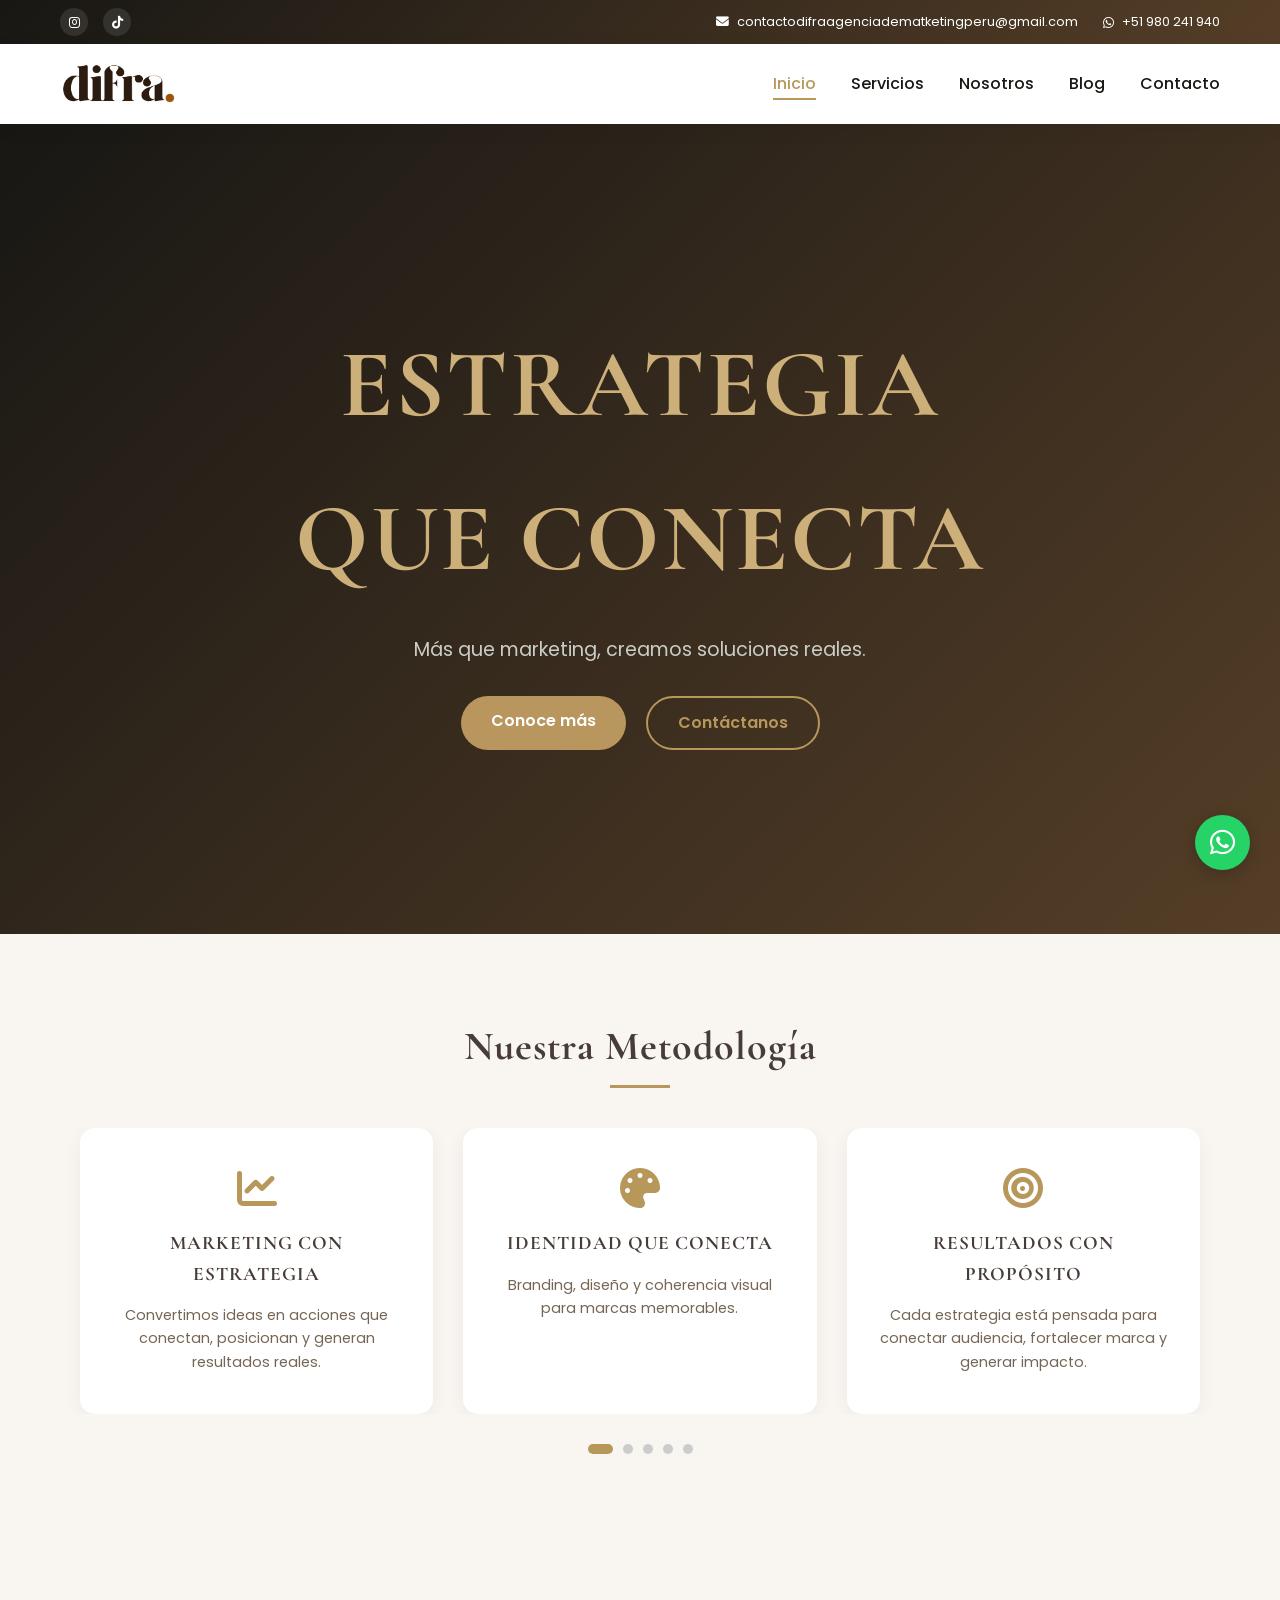
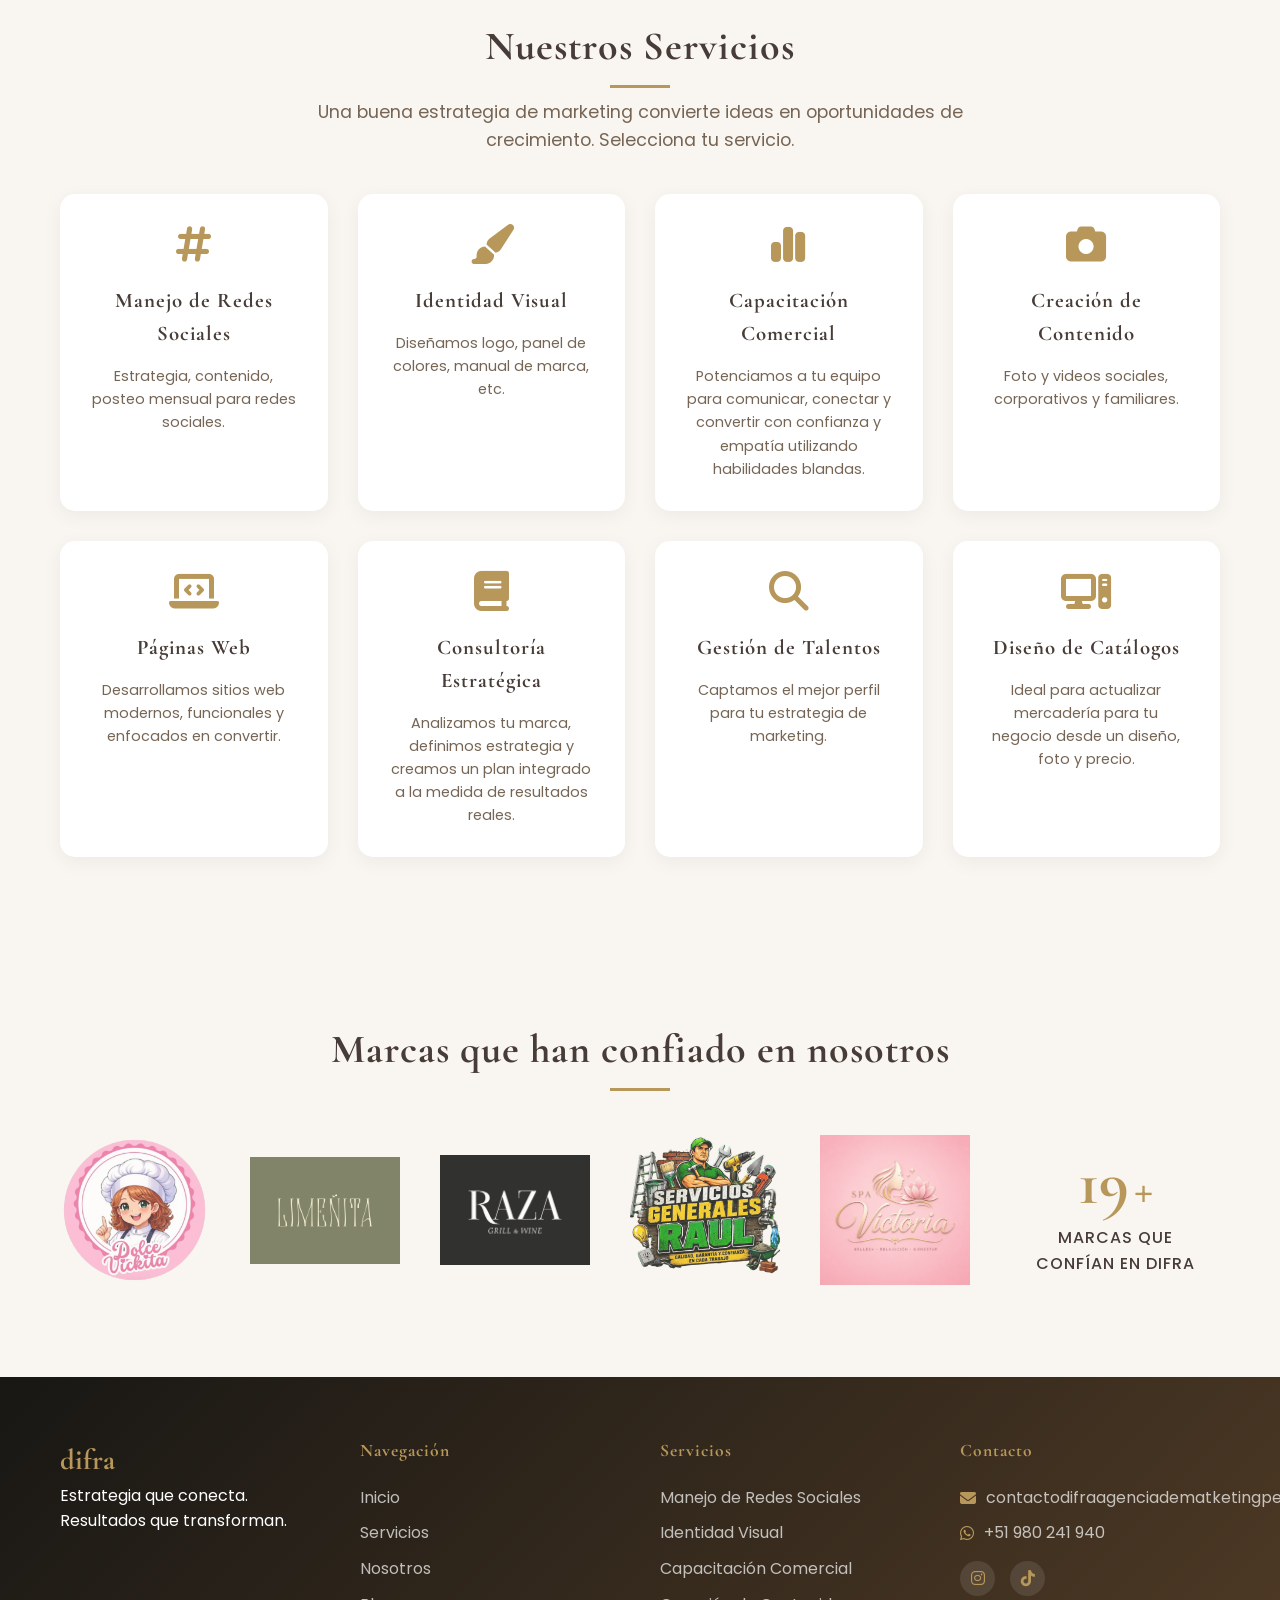
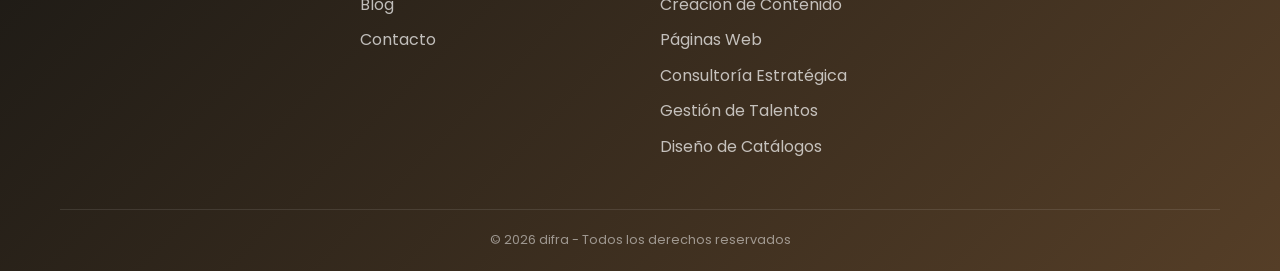
==== commit 93be160f: "Actualización 01 10/06" ====
--- a/index.html
+++ b/index.html
@@ -65,8 +65,7 @@
           <ul class="nav-links">
             <li><a href="index.html" class="active">Inicio</a></li>
             <li><a href="servicios.html">Servicios</a></li>
-            <li><a href="nosotros.html">Nosotros</a></li>
-            <li><a href="portafolio.html">Portafolio</a></li>
+            <li><a href="nosotros.html">Nosotros</a></li>            
             <li><a href="blog.html">Blog</a></li>
             <li><a href="contacto.html">Contacto</a></li>
           </ul>
@@ -359,8 +358,7 @@
             <ul>
               <li><a href="index.html">Inicio</a></li>
               <li><a href="servicios.html">Servicios</a></li>
-              <li><a href="nosotros.html">Nosotros</a></li>
-              <li><a href="portafolio.html">Portafolio</a></li>
+              <li><a href="nosotros.html">Nosotros</a></li>              
               <li><a href="blog.html">Blog</a></li>
               <li><a href="contacto.html">Contacto</a></li>
             </ul>
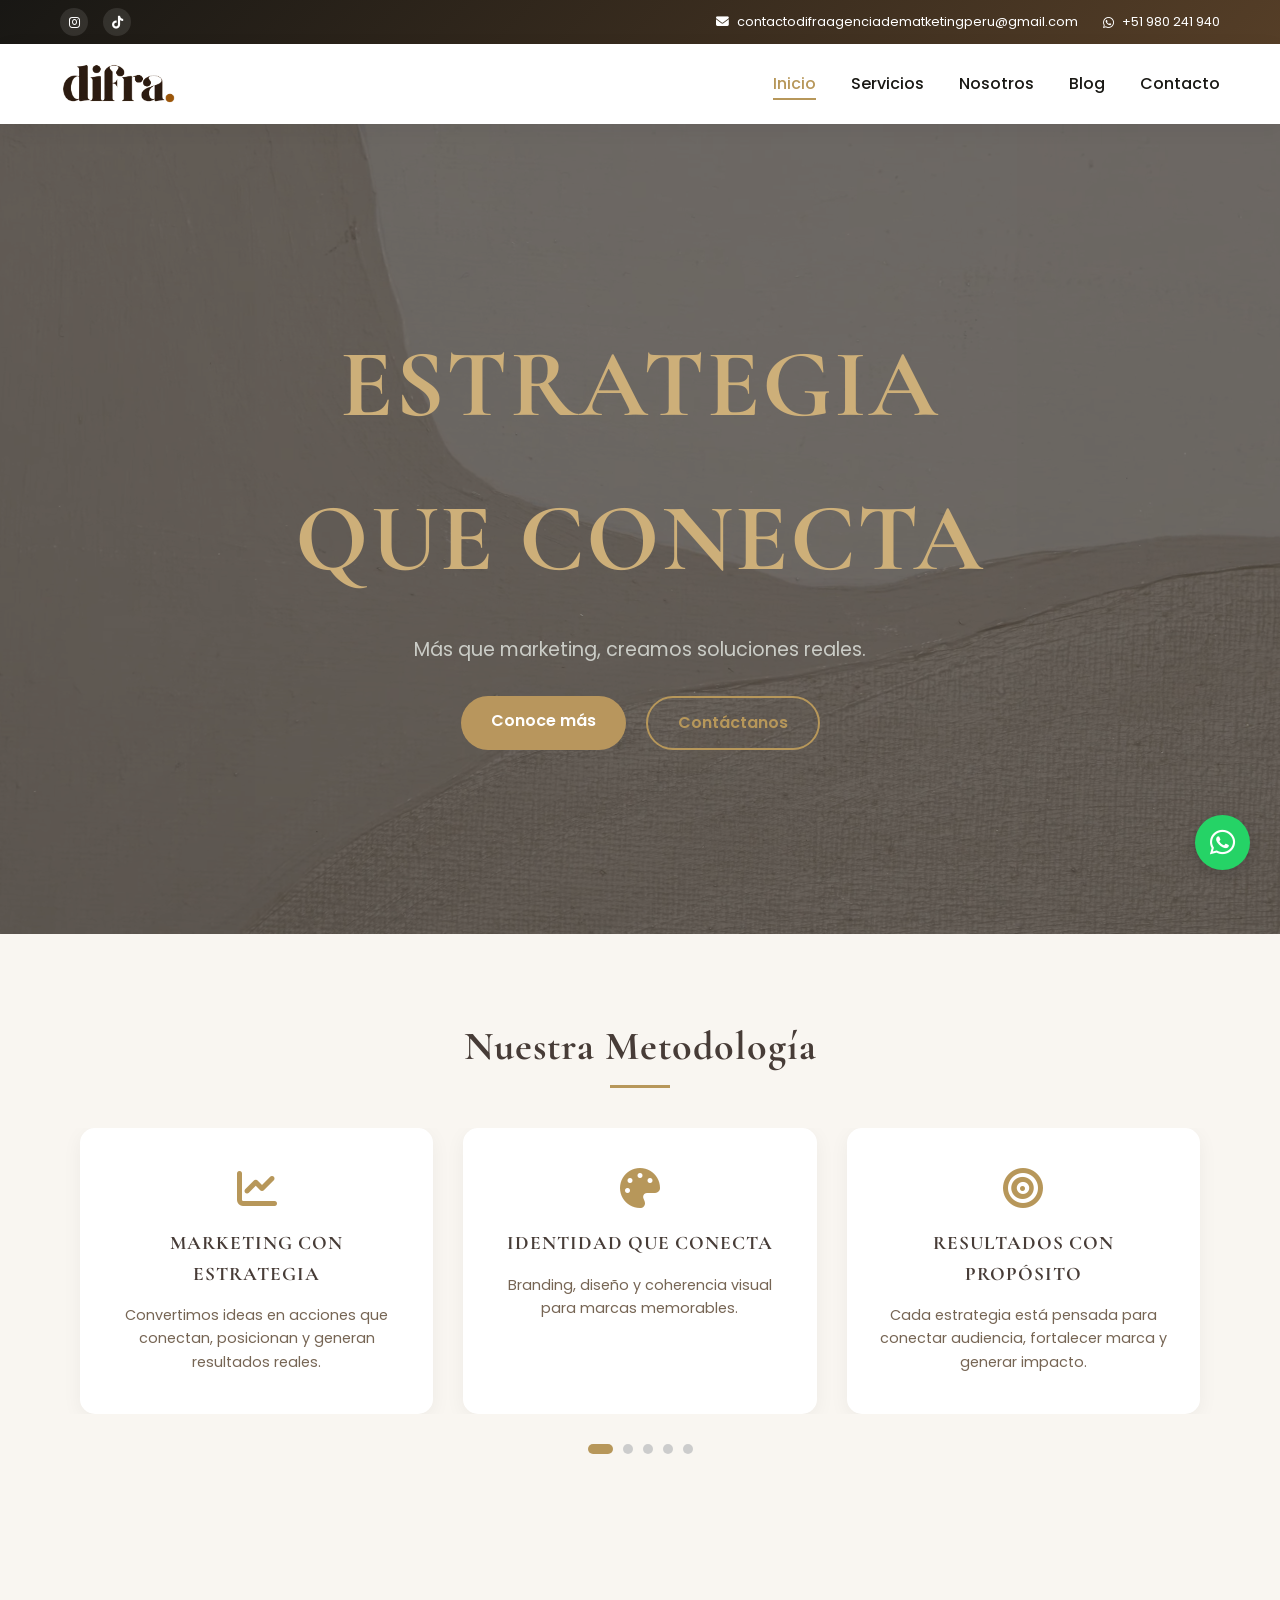
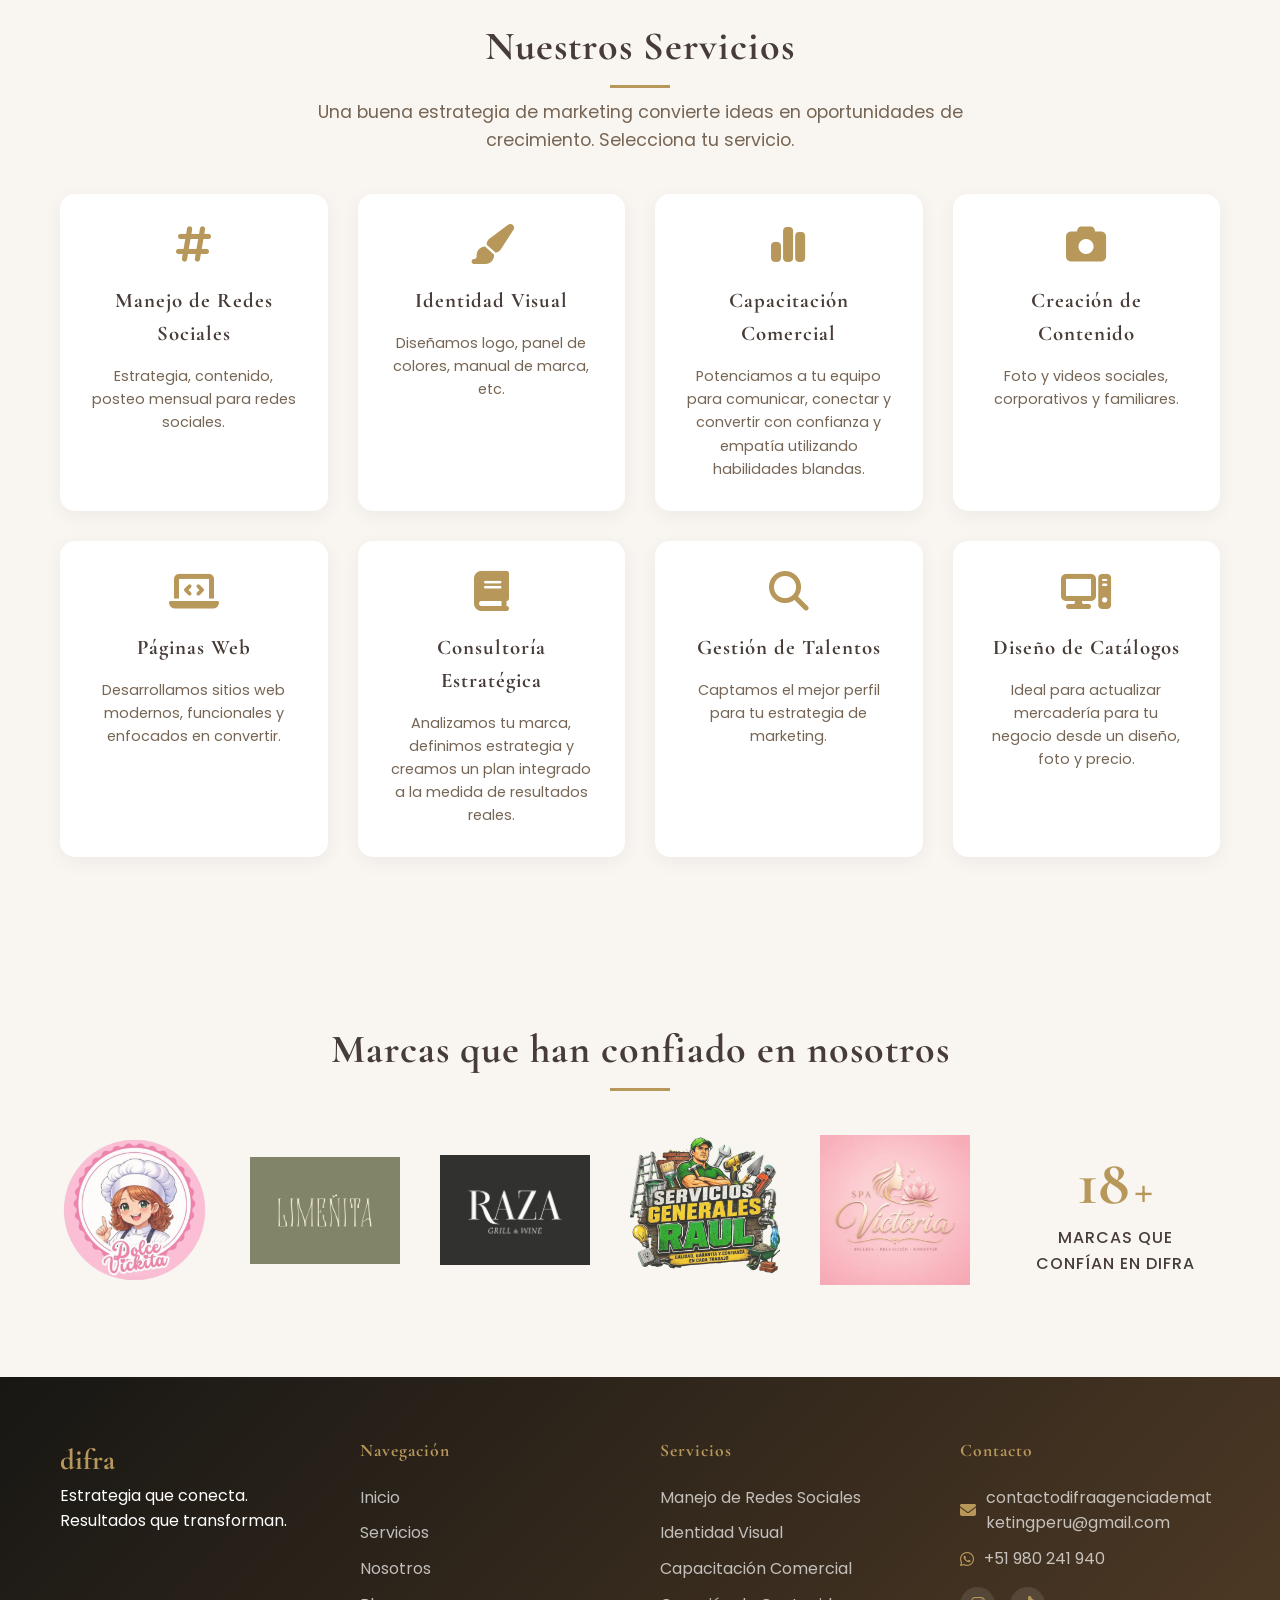
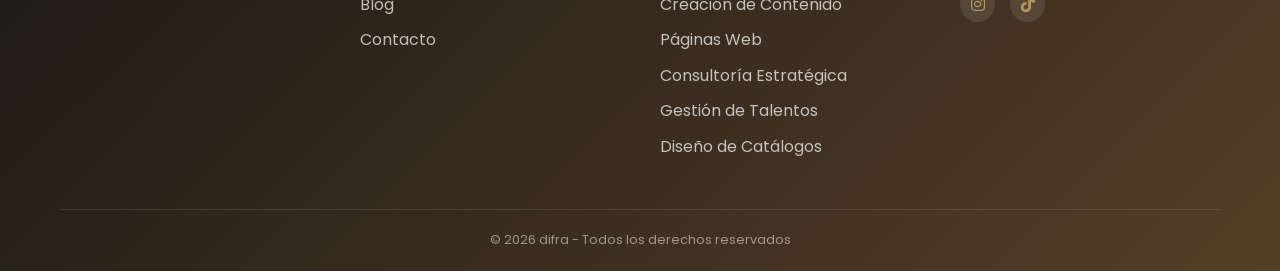
==== commit 6d11cc02: "Actualización 01 13/06" ====
--- a/index.html
+++ b/index.html
@@ -65,7 +65,7 @@
           <ul class="nav-links">
             <li><a href="index.html" class="active">Inicio</a></li>
             <li><a href="servicios.html">Servicios</a></li>
-            <li><a href="nosotros.html">Nosotros</a></li>            
+            <li><a href="nosotros.html">Nosotros</a></li>
             <li><a href="blog.html">Blog</a></li>
             <li><a href="contacto.html">Contacto</a></li>
           </ul>
@@ -78,6 +78,9 @@
 
     <!-- Hero Section -->
     <section class="hero">
+      <video class="hero-video-background" autoplay loop muted playsinline>
+        <source src="img/fondo.webm" type="video/webm" />        
+      </video>
       <div class="hero-overlay"></div>
       <div class="container">
         <div class="hero-content">
@@ -358,7 +361,7 @@
             <ul>
               <li><a href="index.html">Inicio</a></li>
               <li><a href="servicios.html">Servicios</a></li>
-              <li><a href="nosotros.html">Nosotros</a></li>              
+              <li><a href="nosotros.html">Nosotros</a></li>
               <li><a href="blog.html">Blog</a></li>
               <li><a href="contacto.html">Contacto</a></li>
             </ul>
--- a/css/styles.css
+++ b/css/styles.css
@@ -238,9 +238,32 @@
     display: flex;
     align-items: center;
     position: relative;
-    background: var(--dark-color);
-    background-size: cover;
-    background-repeat: no-repeat;
+    overflow: hidden;
+}
+
+.hero-video-background {
+    position: absolute;
+    top: 0;
+    left: 0;
+    width: 100%;
+    height: 100%;
+    object-fit: cover;
+    z-index: 0;
+}
+
+.hero-overlay {
+    position: absolute;
+    top: 0;
+    left: 0;
+    width: 100%;
+    height: 100%;
+    background: rgba(0, 0, 0, 0.5);
+    z-index: 1;
+}
+
+.hero .container {
+    position: relative;
+    z-index: 2;
 }
 
 .hero-content {
@@ -439,14 +462,6 @@
     background: var(--bg-light-section);
 }
 
-.clients-grid {
-    display: flex;
-    justify-content: center;
-    flex-wrap: wrap;
-    gap: 40px;
-    align-items: center;
-}
-
 .client-logo img {
     max-width: 150px;
     height: auto;
@@ -745,6 +760,69 @@
     color: var(--primary-dark);
 }
 
+/* Modal Blog */
+.blog-modal {
+    display: none;
+    position: fixed;
+    top: 0;
+    left: 0;
+    width: 100%;
+    height: 100%;
+    background: rgba(0, 0, 0, 0.85);
+    z-index: 10000;
+    cursor: pointer;
+    justify-content: center;
+    align-items: center;
+}
+
+.blog-modal.show {
+    display: flex;
+}
+
+.blog-modal-content {
+    background: var(--white);
+    max-width: 700px;
+    width: 90%;
+    max-height: 85vh;
+    border-radius: 15px;
+    overflow-y: auto;
+    position: relative;
+    padding: 30px;
+    cursor: default;
+}
+
+.blog-modal-close {
+    position: absolute;
+    top: 15px;
+    right: 25px;
+    font-size: 2rem;
+    cursor: pointer;
+    transition: var(--transition);
+    color: var(--dark-color);
+}
+
+.blog-modal-close:hover {
+    color: var(--primary-color);
+}
+
+.blog-modal-content h2 {
+    font-size: 1.8rem;
+    margin-bottom: 15px;
+    color: var(--primary-color);
+}
+
+.blog-modal-content img {
+    width: 100%;
+    border-radius: 10px;
+    margin: 15px 0;
+}
+
+.blog-modal-content p {
+    margin-bottom: 15px;
+    line-height: 1.6;
+    color: var(--secondary-color);
+}
+
 /* CONTACT PAGE - CLARO */
 .contact-section {
     padding: 80px 0;
@@ -891,6 +969,8 @@
     align-items: center;
     gap: 10px;
     color: rgba(255, 255, 255, 0.7);
+    word-break: break-all;
+    white-space: normal;
 }
 
 .footer-contact i {
@@ -1052,6 +1132,14 @@
         font-size: 1rem;
     }
 
+    .clients-grid {
+        display: flex;
+        justify-content: center;
+        flex-wrap: wrap;
+        gap: 40px;
+        align-items: center;
+    }
+
     .hero {
         height: 65vh;
     }
@@ -1151,4 +1239,50 @@
     .method-card i {
         font-size: 2rem;
     }
+
+    .footer-contact p {
+        font-size: 0.8rem;
+    }
+
+    .contact-section {
+        padding: 40px 0;
+    }
+
+    .contact-grid {
+        gap: 30px;
+    }
+
+    .contact-item {
+        flex-direction: column;
+        text-align: center;
+        padding: 20px;
+    }
+
+    .contact-item i {
+        margin: 0 auto;
+    }
+
+    .contact-item p {
+        word-break: break-word;
+    }
+
+    .contact-item a {
+        font-size: 0.85rem;
+        word-break: break-word;
+    }
+
+    .contact-form {
+        padding: 25px;
+    }
+
+    .contact-form h3 {
+        font-size: 1.3rem;
+        text-align: center;
+    }
+
+    .form-group input,
+    .form-group textarea {
+        font-size: 0.9rem;
+        padding: 10px 12px;
+    }
 }
